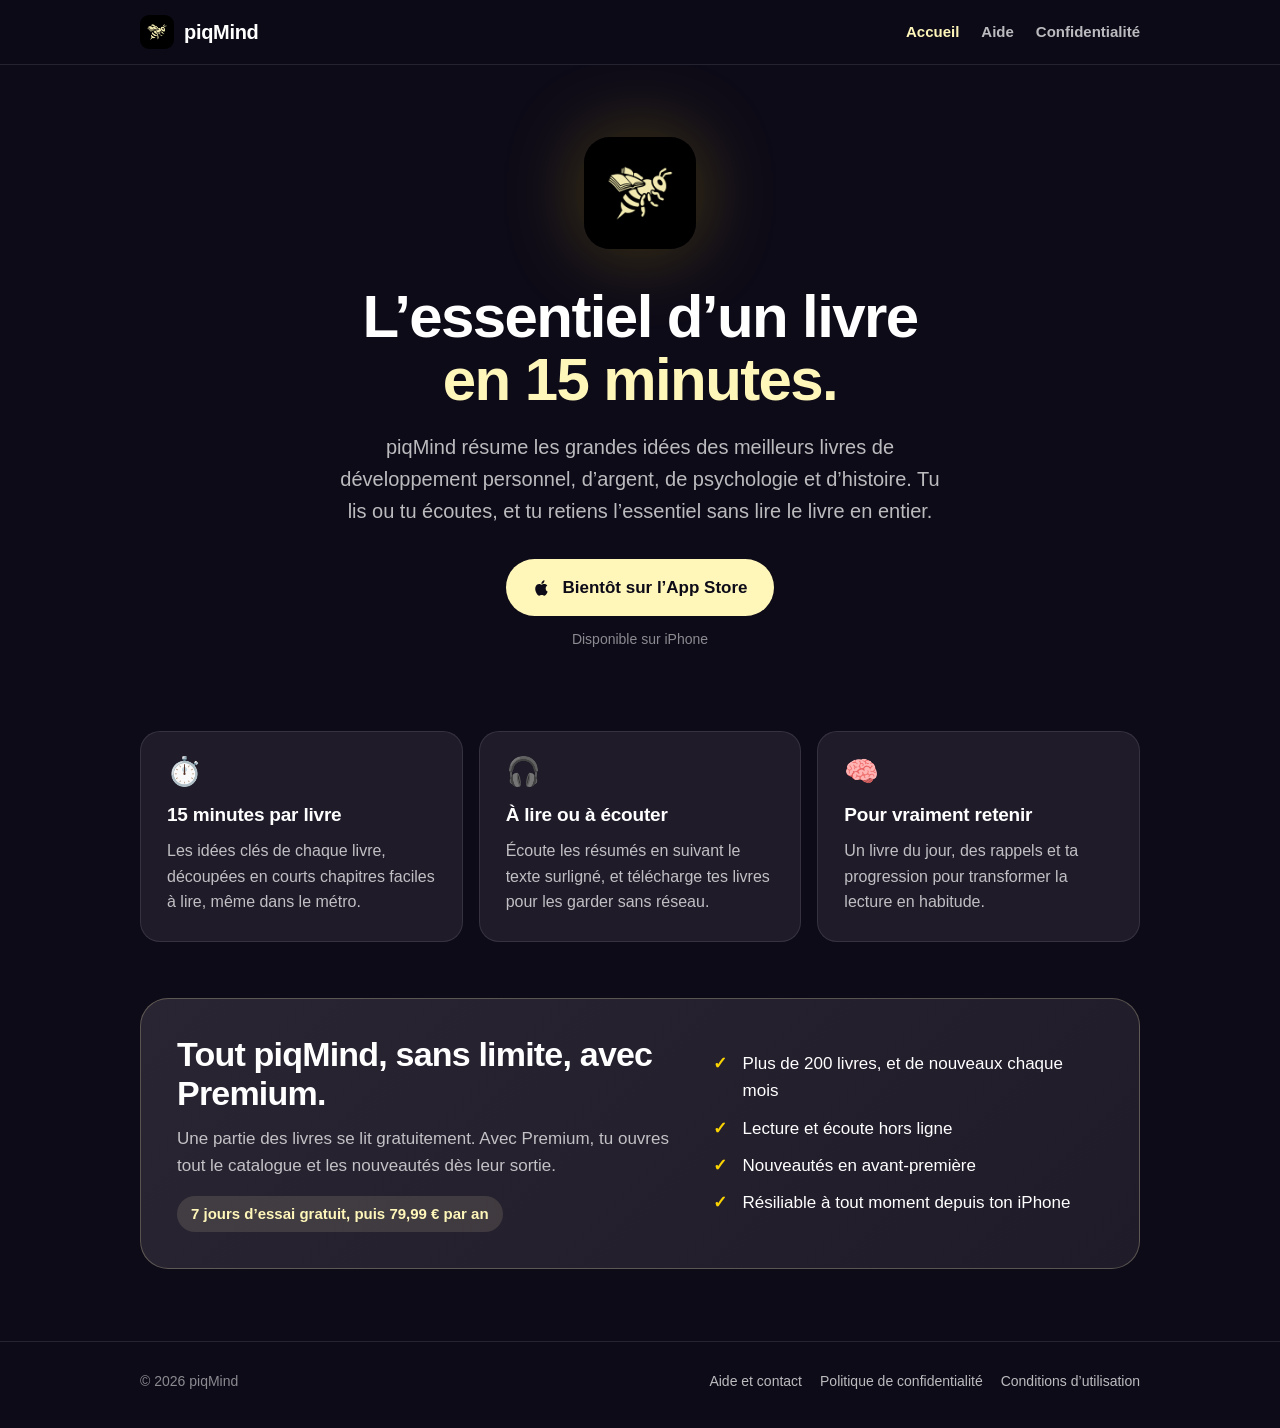
==== index.html @ 27e75d00 "Crée le site piqMind : accueil, aide, confidentialité et conditions d'utilisation Co-Authored-By: Cl" ====
<!doctype html>
<html lang="fr">
<head>
<meta charset="utf-8">
<meta name="viewport" content="width=device-width, initial-scale=1">
<title>piqMind — L’essentiel d’un livre en 15 minutes</title>
<meta name="description" content="piqMind, l’app iPhone pour lire et écouter les idées clés des meilleurs livres en 15 minutes.">
<meta name="theme-color" content="#0E0B18">
<link rel="icon" type="image/png" href="assets/favicon.png">
<link rel="apple-touch-icon" href="assets/apple-touch-icon.png">
<link rel="stylesheet" href="assets/style.css">
</head>
<body>
<header class="site-header">
  <div class="wrap">
    <a class="brand" href="index.html"><img src="assets/logo.png" alt="" width="34" height="34">piqMind</a>
    <nav class="nav" aria-label="Menu">
      <a href="index.html" aria-current="page">Accueil</a>
      <a href="support.html">Aide</a>
      <a class="hide-sm" href="confidentialite.html">Confidentialité</a>
    </nav>
  </div>
</header>
<main class="wrap">
  <section class="hero">
    <img class="logo" src="assets/logo.png" alt="Logo piqMind" width="112" height="112">
    <h1>L’essentiel d’un livre<br><em>en 15 minutes.</em></h1>
    <p class="lead">piqMind résume les grandes idées des meilleurs livres de développement personnel, d’argent, de psychologie et d’histoire. Tu lis ou tu écoutes, et tu retiens l’essentiel sans lire le livre en entier.</p>
    <a class="btn" href="#" aria-disabled="true">
      <svg viewBox="0 0 24 24" fill="currentColor" aria-hidden="true"><path d="M16.37 12.6c-.02-2.33 1.9-3.45 1.99-3.5-1.08-1.59-2.77-1.8-3.37-1.83-1.43-.15-2.8.84-3.53.84-.73 0-1.85-.82-3.04-.8-1.56.02-3 .91-3.81 2.31-1.62 2.82-.41 7 1.17 9.29.77 1.12 1.69 2.38 2.9 2.33 1.16-.05 1.6-.75 3.01-.75 1.4 0 1.8.75 3.03.73 1.25-.02 2.04-1.14 2.81-2.27.88-1.3 1.25-2.56 1.27-2.62-.03-.01-2.43-.93-2.43-3.73zM14.06 5.75c.64-.78 1.07-1.85.95-2.93-.92.04-2.04.61-2.7 1.39-.59.69-1.11 1.79-.97 2.85 1.03.08 2.07-.52 2.72-1.31z"/></svg>
      Bientôt sur l’App Store
    </a>
    <span class="soon">Disponible sur iPhone</span>
  </section>

  <section class="features" aria-label="Ce que propose piqMind">
    <article class="card">
      <div class="icon" aria-hidden="true">⏱️</div>
      <h2>15 minutes par livre</h2>
      <p>Les idées clés de chaque livre, découpées en courts chapitres faciles à lire, même dans le métro.</p>
    </article>
    <article class="card">
      <div class="icon" aria-hidden="true">🎧</div>
      <h2>À lire ou à écouter</h2>
      <p>Écoute les résumés en suivant le texte surligné, et télécharge tes livres pour les garder sans réseau.</p>
    </article>
    <article class="card">
      <div class="icon" aria-hidden="true">🧠</div>
      <h2>Pour vraiment retenir</h2>
      <p>Un livre du jour, des rappels et ta progression pour transformer la lecture en habitude.</p>
    </article>
  </section>

  <section class="premium" aria-label="piqMind Premium">
    <div>
      <h2>Tout piqMind, sans limite, avec Premium.</h2>
      <p>Une partie des livres se lit gratuitement. Avec Premium, tu ouvres tout le catalogue et les nouveautés dès leur sortie.</p>
      <span class="price">7 jours d’essai gratuit, puis 79,99 € par an</span>
    </div>
    <ul>
      <li>Plus de 200 livres, et de nouveaux chaque mois</li>
      <li>Lecture et écoute hors ligne</li>
      <li>Nouveautés en avant-première</li>
      <li>Résiliable à tout moment depuis ton iPhone</li>
    </ul>
  </section>
</main>
<footer class="site-footer">
  <div class="wrap">
    <span>© 2026 piqMind</span>
    <nav aria-label="Liens légaux">
      <a href="support.html">Aide et contact</a>
      <a href="confidentialite.html">Politique de confidentialité</a>
      <a href="conditions.html">Conditions d’utilisation</a>
    </nav>
  </div>
</footer>
</body>
</html>
---- assets/style.css ----
/* piqMind — site vitrine. Couleurs reprises de l'app. */
:root {
  --bg: #0E0B18;
  --card: #1F1B29;
  --raised: #2A2533;
  --line: rgba(255, 255, 255, 0.10);
  --text: #FFFFFF;
  --text-2: rgba(255, 255, 255, 0.72);
  --text-3: rgba(255, 255, 255, 0.52);
  --accent: #FFF7BA;
  --accent-ink: #0D0B18;
  --yellow: #FAD302;
  --lavender: #8B7BC8;
  --radius: 20px;
  --max: 1040px;
}

*, *::before, *::after { box-sizing: border-box; margin: 0; padding: 0; }

html { -webkit-text-size-adjust: 100%; scroll-behavior: smooth; }

body {
  background: var(--bg);
  color: var(--text);
  font-family: -apple-system, BlinkMacSystemFont, "SF Pro Text", "Segoe UI", Roboto, Helvetica, Arial, sans-serif;
  font-size: 17px;
  line-height: 1.6;
  -webkit-font-smoothing: antialiased;
  min-height: 100vh;
  display: flex;
  flex-direction: column;
}

a { color: var(--accent); text-underline-offset: 3px; }
a:hover { color: var(--yellow); }

.wrap { width: 100%; max-width: var(--max); margin: 0 auto; padding: 0 20px; }

/* En-tête */
.site-header { position: sticky; top: 0; z-index: 10; background: rgba(14, 11, 24, 0.85); backdrop-filter: blur(14px); -webkit-backdrop-filter: blur(14px); border-bottom: 1px solid var(--line); }
.site-header .wrap { display: flex; align-items: center; justify-content: space-between; gap: 16px; height: 64px; }
.brand { display: inline-flex; align-items: center; gap: 10px; color: var(--text); text-decoration: none; font-weight: 800; font-size: 20px; letter-spacing: -0.3px; }
.brand img { width: 34px; height: 34px; border-radius: 9px; }
.brand:hover { color: var(--accent); }
.nav { display: flex; gap: 22px; }
.nav a { color: var(--text-2); text-decoration: none; font-size: 15px; font-weight: 600; }
.nav a:hover, .nav a[aria-current="page"] { color: var(--accent); }

/* Accueil */
.hero { padding: 72px 0 56px; text-align: center; }
.hero .logo { width: 112px; height: 112px; border-radius: 26px; box-shadow: 0 0 80px rgba(250, 211, 2, 0.25); }
.hero h1 { margin-top: 28px; font-size: clamp(36px, 7vw, 60px); line-height: 1.05; letter-spacing: -1.6px; font-weight: 800; text-wrap: balance; }
.hero h1 em { font-style: normal; color: var(--accent); }
.hero p.lead { margin: 20px auto 0; max-width: 600px; color: var(--text-2); font-size: clamp(17px, 2.6vw, 20px); text-wrap: pretty; }

.btn { display: inline-flex; align-items: center; justify-content: center; gap: 10px; margin-top: 32px; padding: 15px 26px; border-radius: 999px; background: var(--accent); color: var(--accent-ink); font-weight: 800; font-size: 17px; text-decoration: none; }
.btn:hover { background: var(--yellow); color: var(--accent-ink); }
.btn svg { width: 20px; height: 20px; }
.soon { display: block; margin-top: 12px; color: var(--text-3); font-size: 14px; }

.features { display: grid; grid-template-columns: repeat(3, 1fr); gap: 16px; padding: 24px 0 40px; }
.card { background: var(--card); border: 1px solid var(--line); border-radius: var(--radius); padding: 26px; }
.card .icon { font-size: 28px; line-height: 1; }
.card h2, .card h3 { margin-top: 14px; font-size: 19px; letter-spacing: -0.2px; }
.card p { margin-top: 8px; color: var(--text-2); font-size: 16px; }

.premium { margin: 16px 0 72px; background: linear-gradient(135deg, #2A2533, #1F1B29); border: 1px solid rgba(255, 247, 186, 0.25); border-radius: 28px; padding: 36px; display: grid; grid-template-columns: 1.3fr 1fr; gap: 28px; align-items: center; }
.premium h2 { font-size: clamp(26px, 4vw, 34px); letter-spacing: -0.8px; line-height: 1.15; }
.premium p { margin-top: 12px; color: var(--text-2); }
.premium ul { list-style: none; display: grid; gap: 10px; }
.premium li { padding-left: 30px; position: relative; color: var(--text); }
.premium li::before { content: "✓"; position: absolute; left: 0; top: 0; color: var(--yellow); font-weight: 800; }
.price { display: inline-block; margin-top: 16px; padding: 6px 14px; border-radius: 999px; background: rgba(255, 247, 186, 0.12); color: var(--accent); font-weight: 700; font-size: 15px; }

/* Pages de texte (confidentialité, conditions, support) */
.doc { padding: 56px 0 72px; max-width: 760px; }
.doc h1 { font-size: clamp(32px, 6vw, 44px); letter-spacing: -1px; line-height: 1.1; }
.doc .updated { margin-top: 10px; color: var(--text-3); font-size: 15px; }
.doc .intro { margin-top: 22px; color: var(--text-2); font-size: 18px; }
.doc h2 { margin-top: 44px; font-size: 23px; letter-spacing: -0.3px; }
.doc h3 { margin-top: 24px; font-size: 18px; }
.doc p, .doc ul { margin-top: 12px; color: var(--text-2); }
.doc ul { padding-left: 22px; }
.doc li + li { margin-top: 6px; }
.doc strong { color: var(--text); }
.doc .box { margin-top: 20px; background: var(--card); border: 1px solid var(--line); border-radius: 16px; padding: 20px 22px; }
.doc .box p:first-child { margin-top: 0; }

details { background: var(--card); border: 1px solid var(--line); border-radius: 16px; padding: 18px 22px; margin-top: 12px; }
details summary { cursor: pointer; font-weight: 700; color: var(--text); list-style: none; display: flex; justify-content: space-between; gap: 16px; }
details summary::-webkit-details-marker { display: none; }
details summary::after { content: "+"; color: var(--accent); font-size: 22px; line-height: 1; }
details[open] summary::after { content: "–"; }
details p, details ol, details ul { margin-top: 12px; color: var(--text-2); }
details ol, details ul { padding-left: 22px; }

/* Pied de page */
.site-footer { margin-top: auto; border-top: 1px solid var(--line); padding: 28px 0 36px; color: var(--text-3); font-size: 14px; }
.site-footer .wrap { display: flex; flex-wrap: wrap; justify-content: space-between; gap: 14px; }
.site-footer nav { display: flex; flex-wrap: wrap; gap: 18px; }
.site-footer a { color: var(--text-2); text-decoration: none; }
.site-footer a:hover { color: var(--accent); }

@media (max-width: 760px) {
  body { font-size: 16px; }
  .nav { gap: 14px; }
  .nav a.hide-sm { display: none; }
  .hero { padding: 48px 0 40px; }
  .features { grid-template-columns: 1fr; }
  .premium { grid-template-columns: 1fr; padding: 26px; margin-bottom: 48px; }
  .doc { padding: 40px 0 56px; }
}
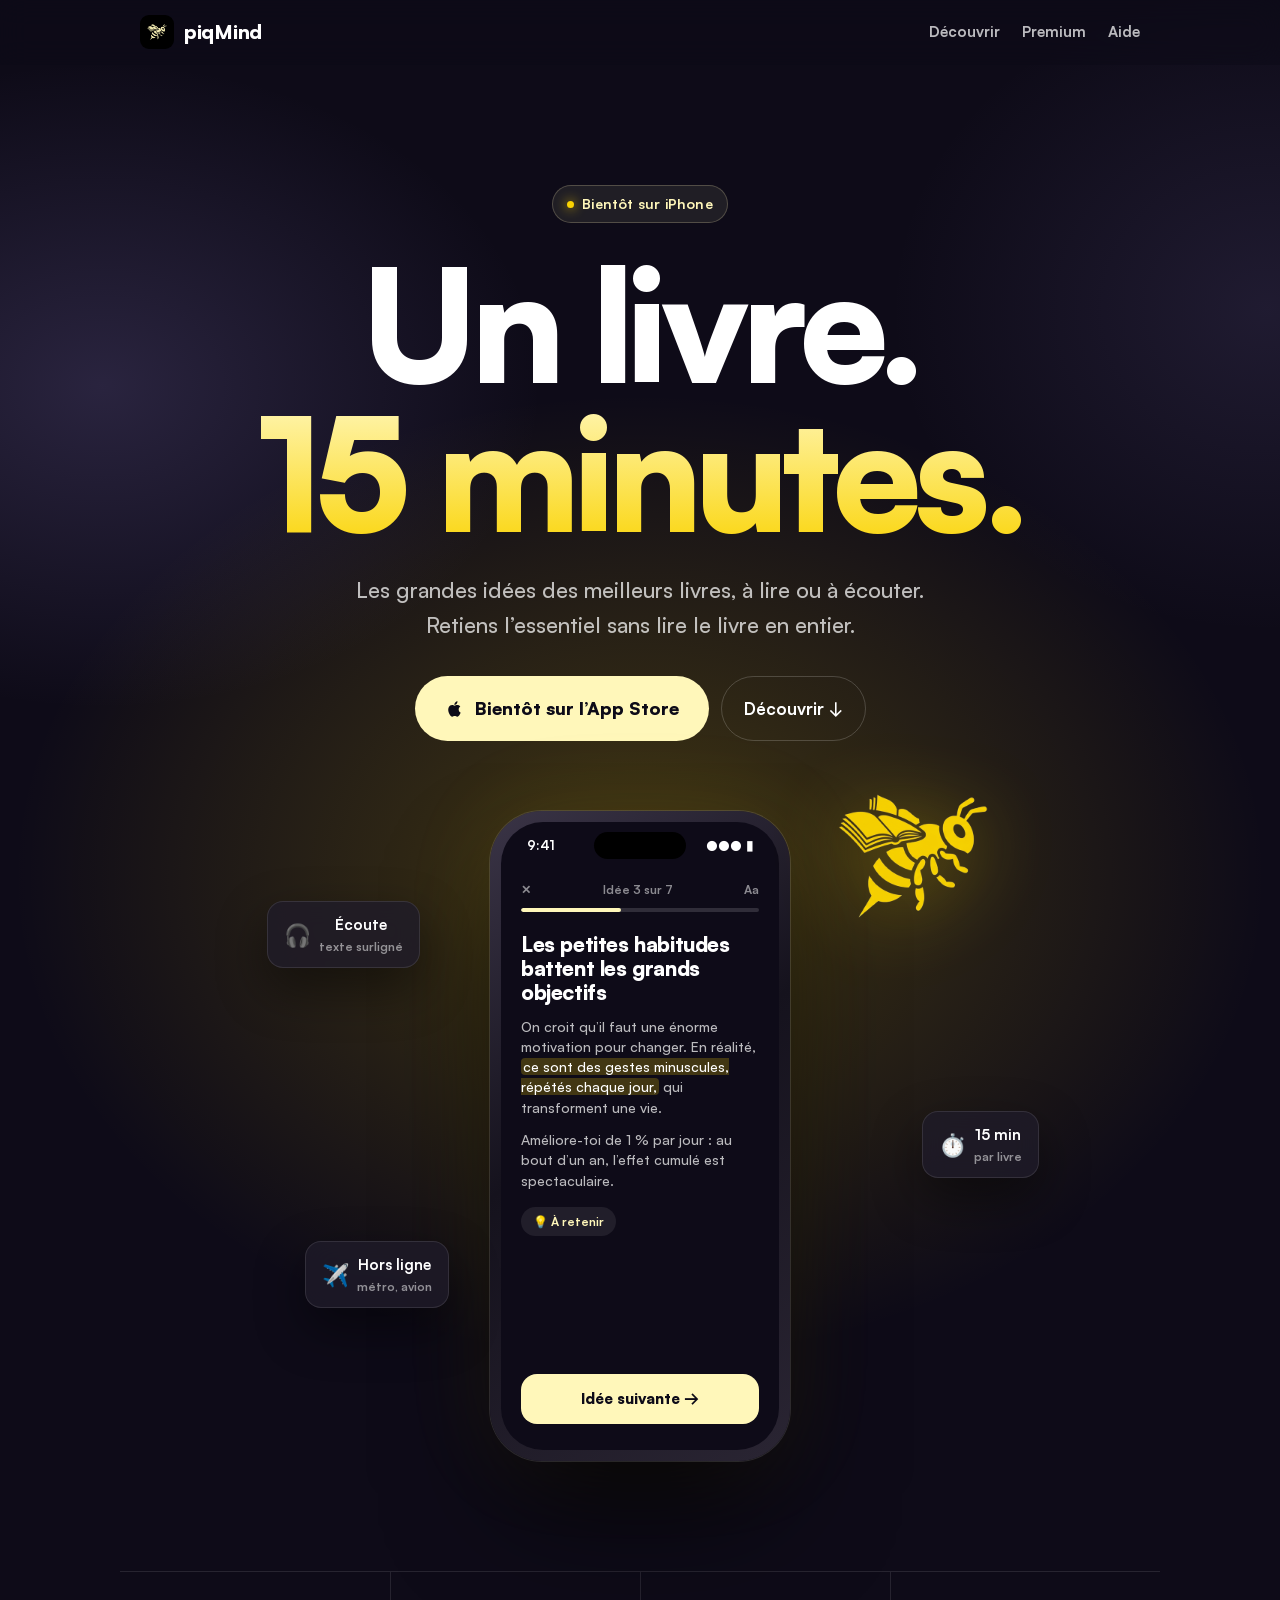
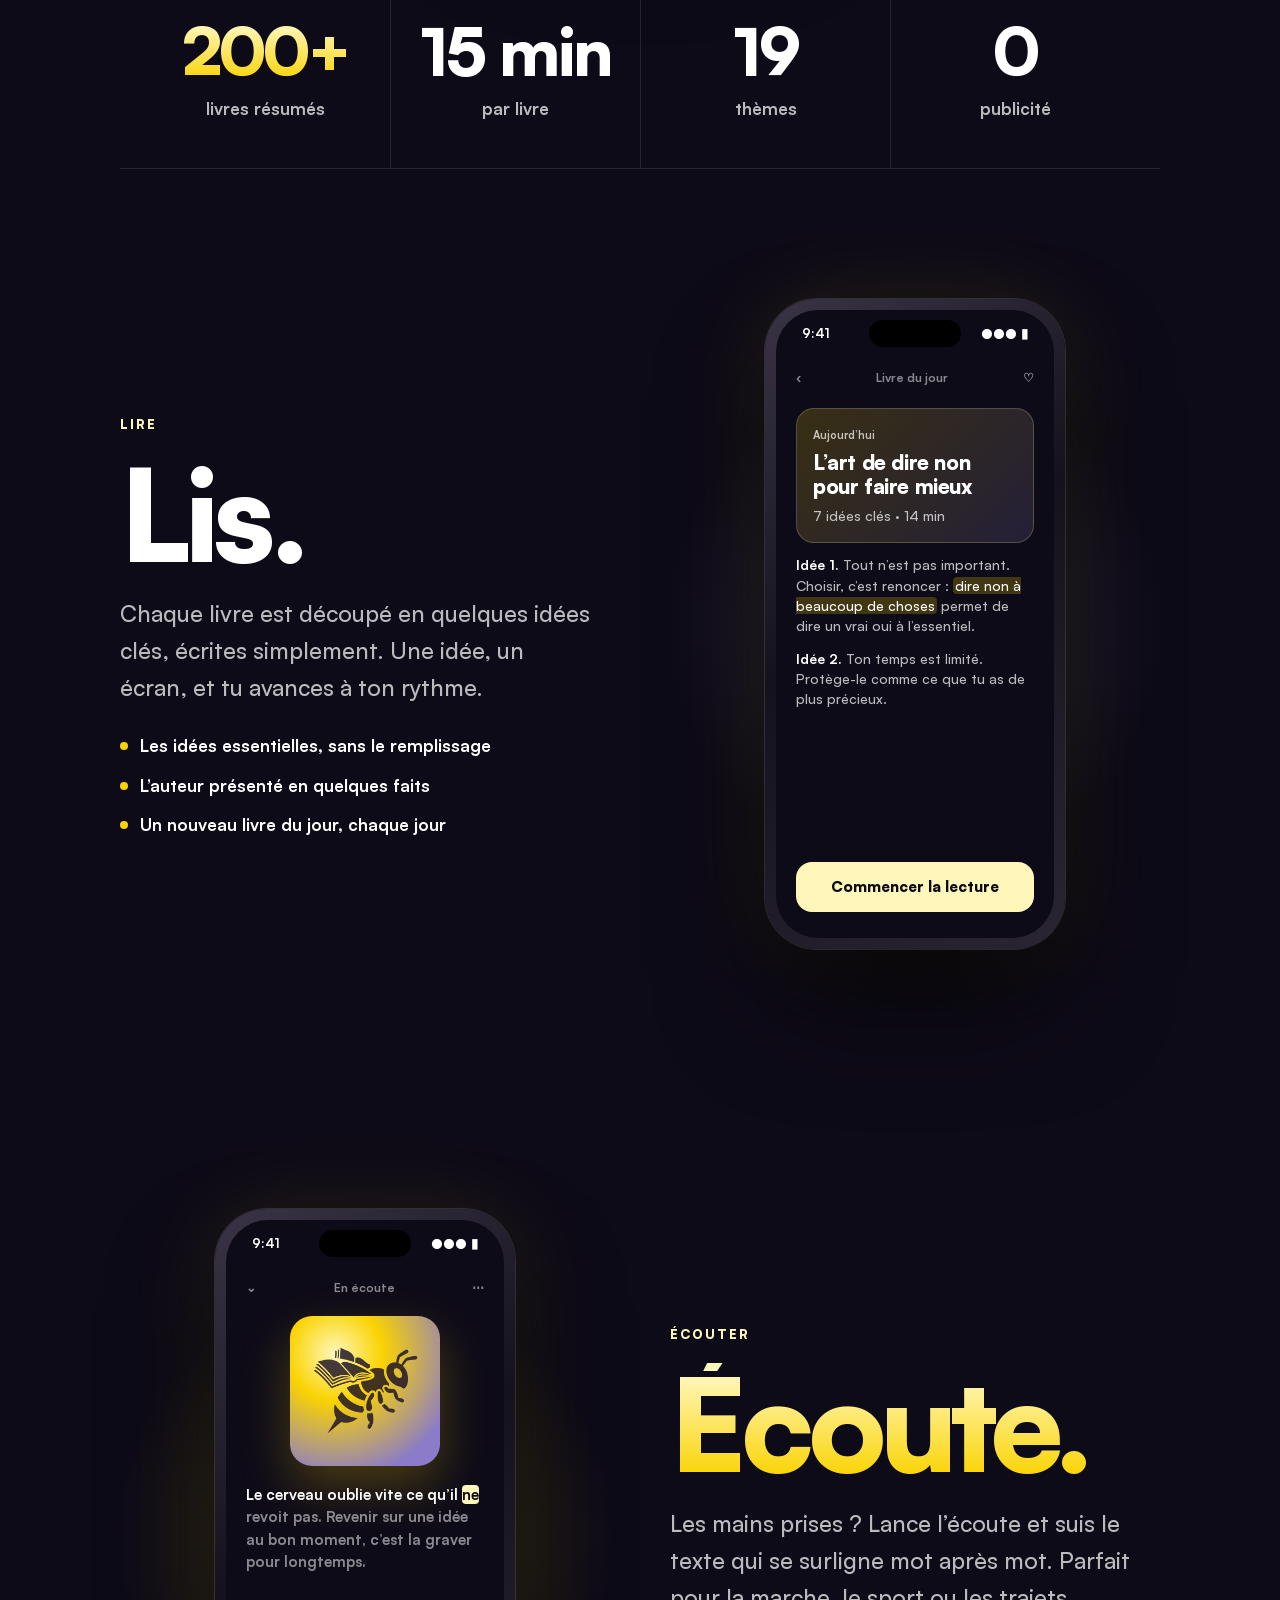
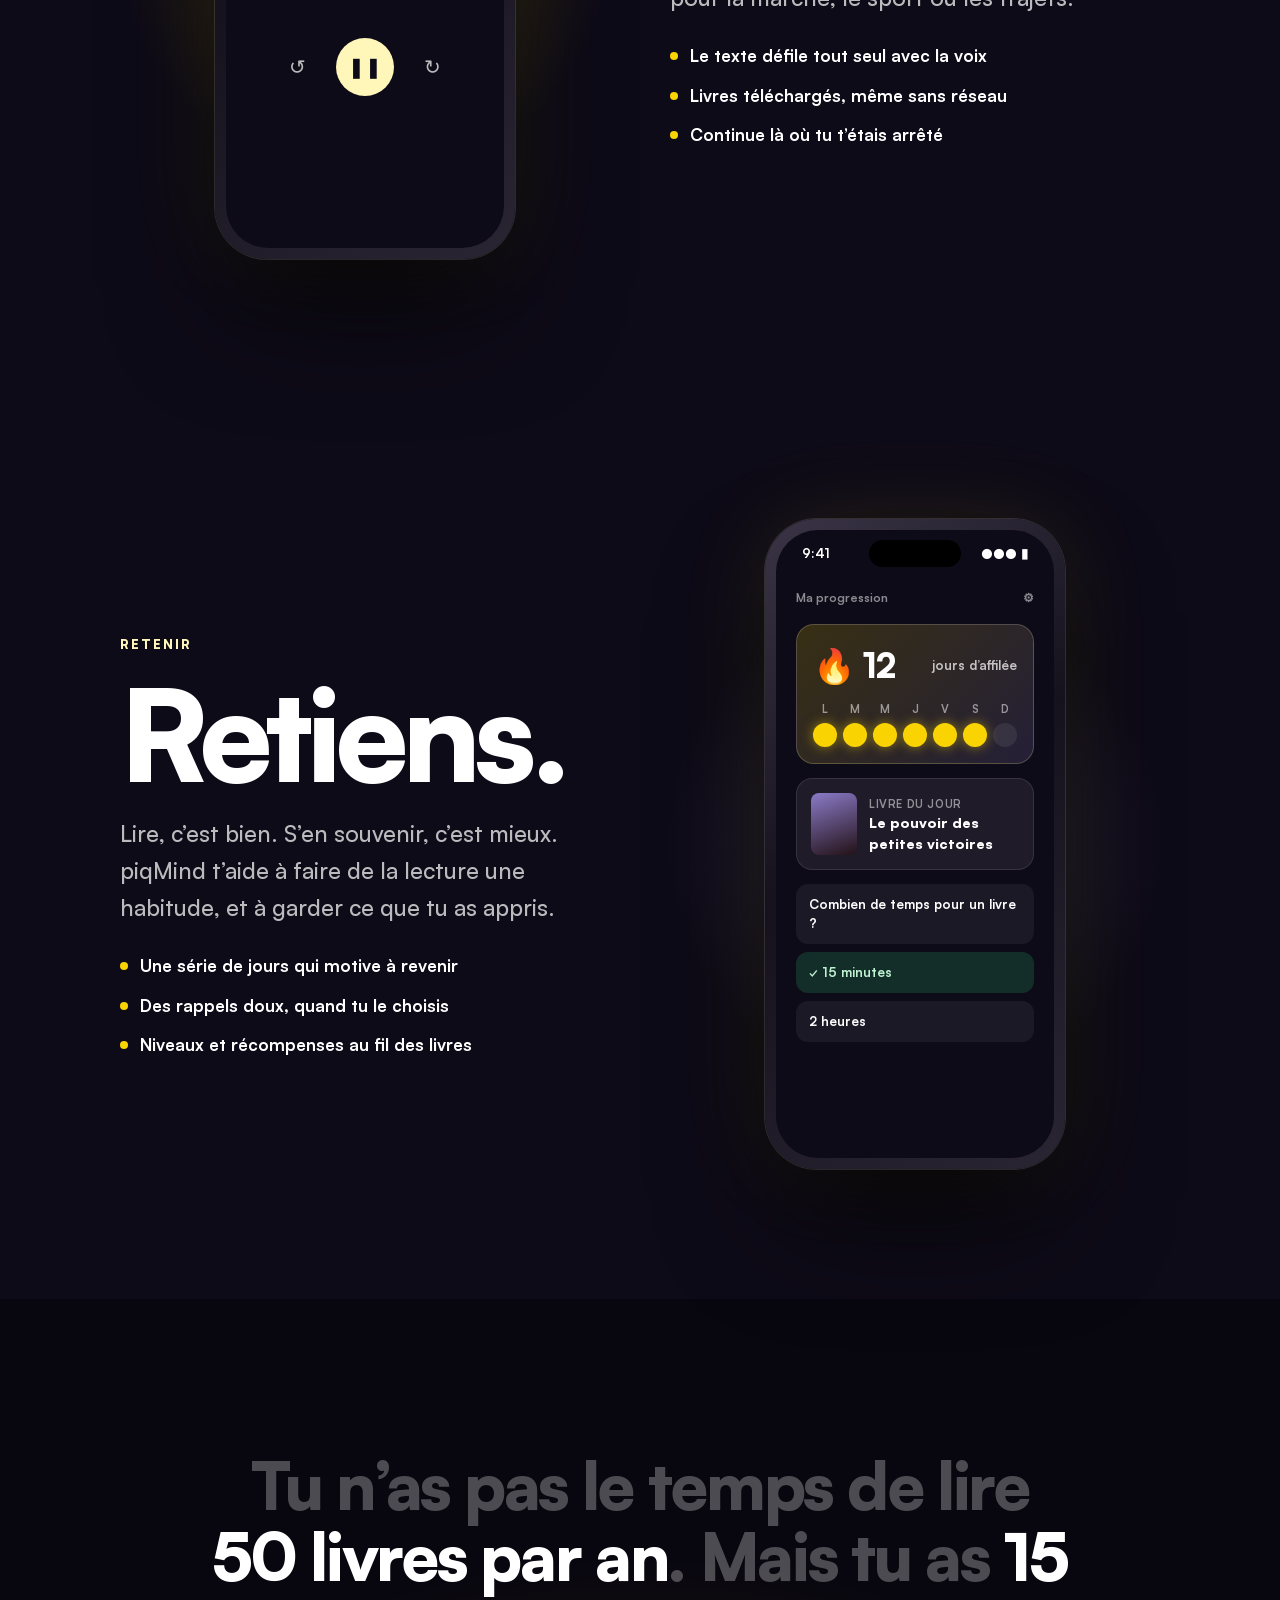
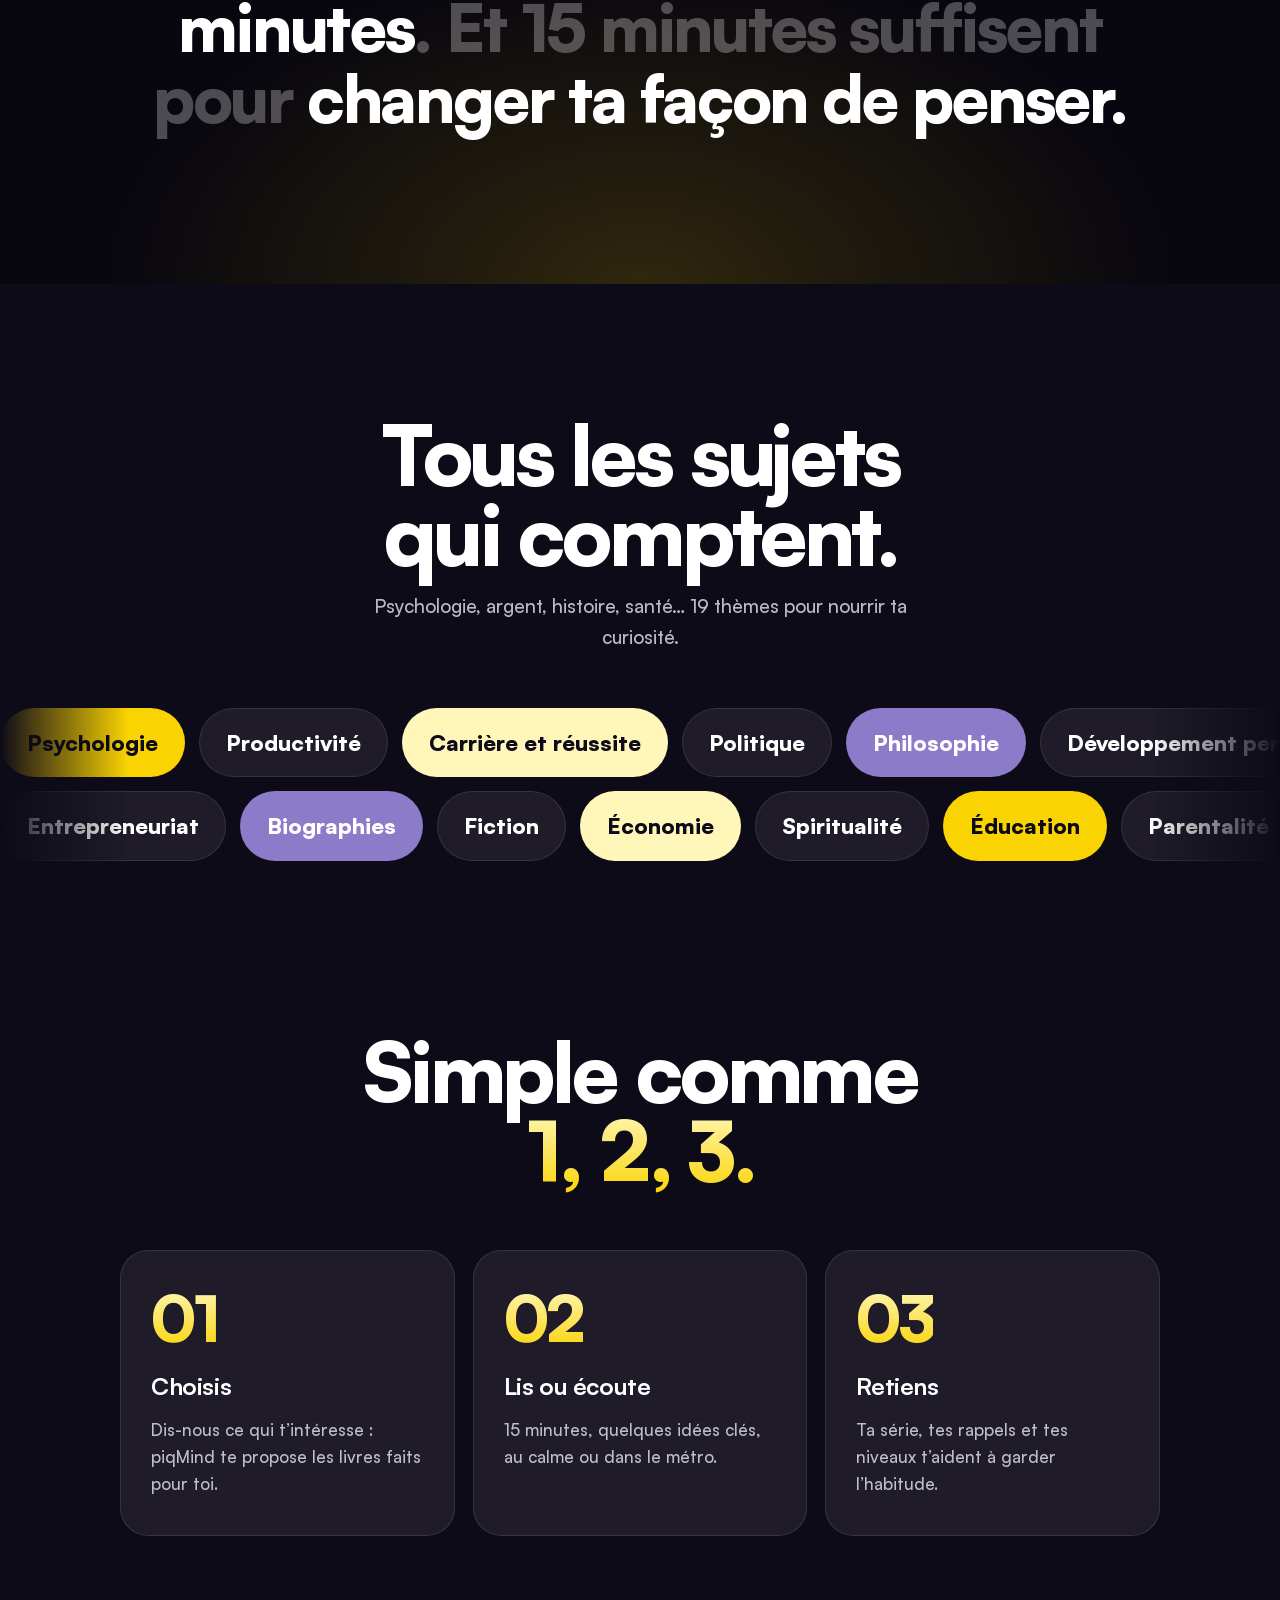
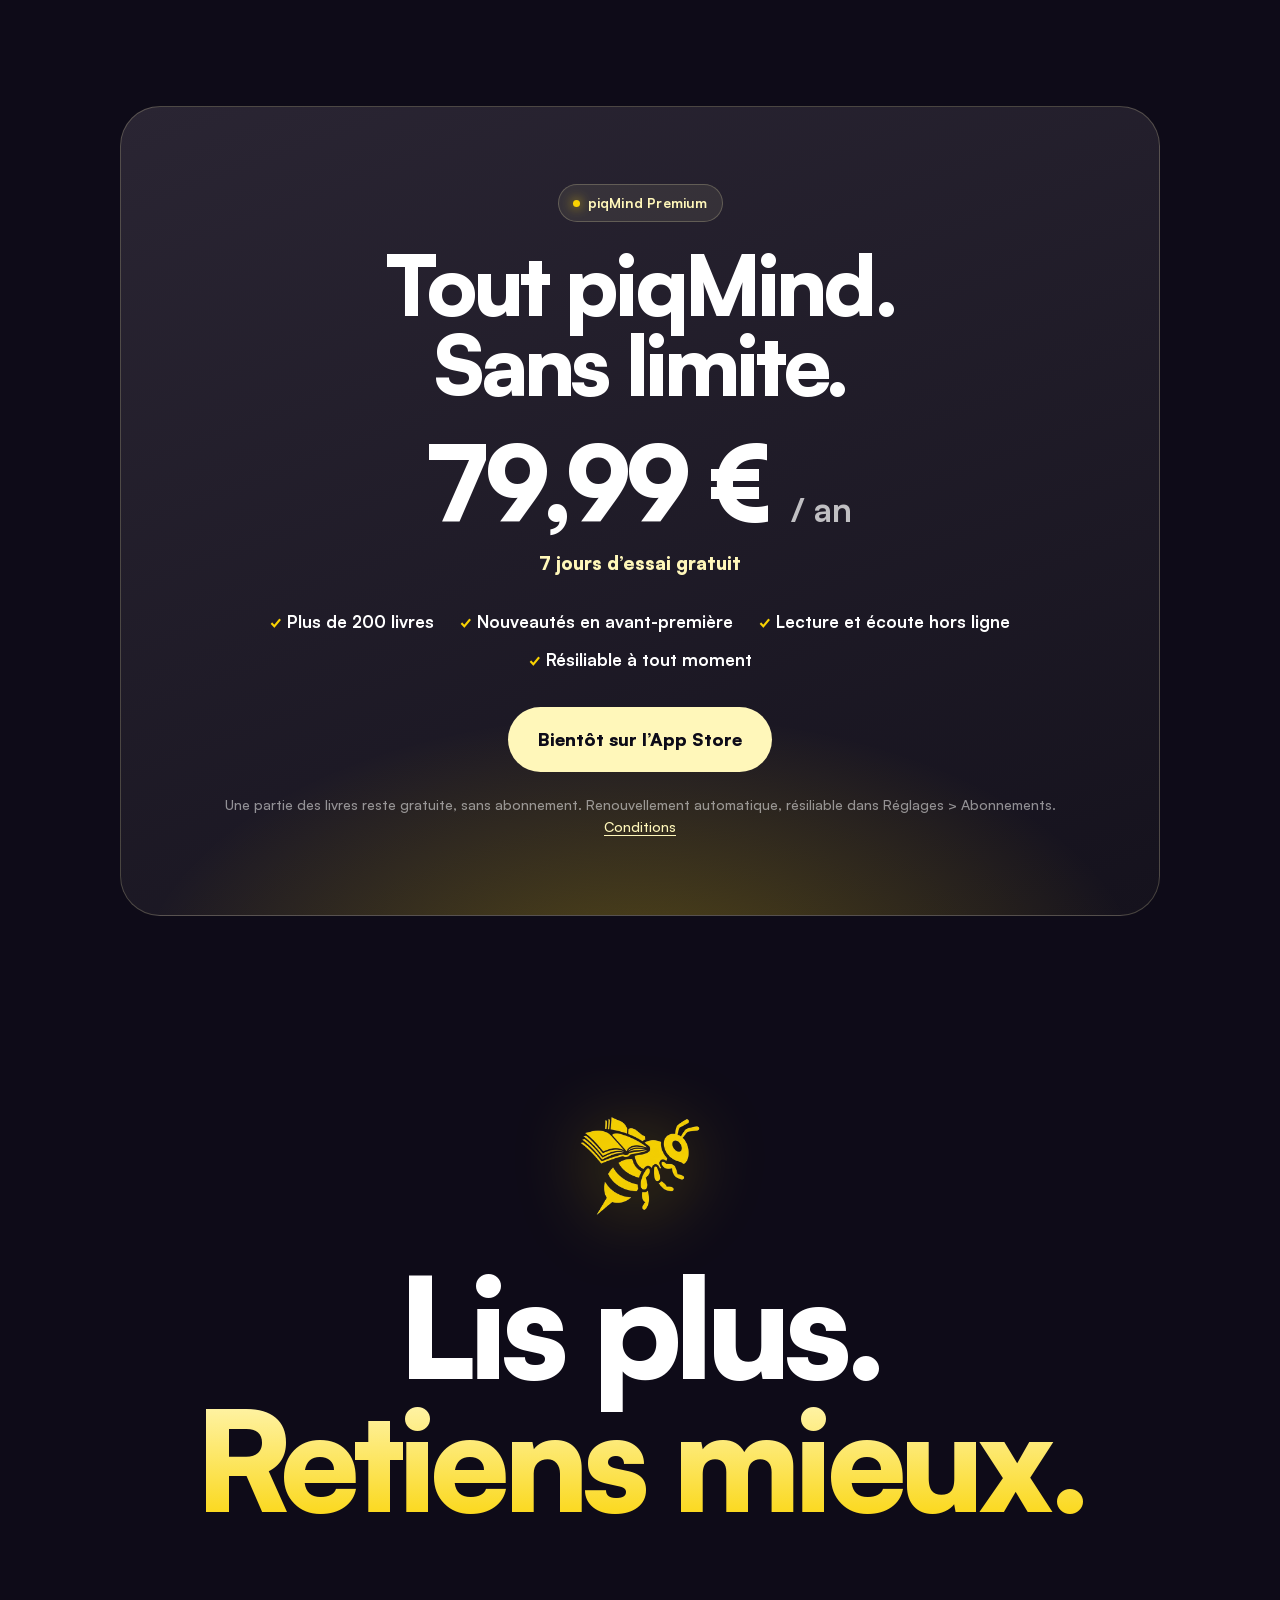
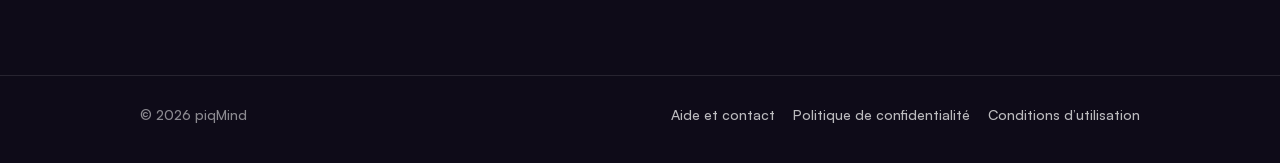
==== commit a4c9e380: "Refait la page d'accueil en grandes sections animées avec téléphones dessinés, police Satoshi et abe" ====
--- a/index.html
+++ b/index.html
@@ -2,69 +2,228 @@
 <html lang="fr">
 <head>
 <meta charset="utf-8">
-<meta name="viewport" content="width=device-width, initial-scale=1">
+<meta name="viewport" content="width=device-width, initial-scale=1, viewport-fit=cover">
 <title>piqMind — L’essentiel d’un livre en 15 minutes</title>
 <meta name="description" content="piqMind, l’app iPhone pour lire et écouter les idées clés des meilleurs livres en 15 minutes.">
 <meta name="theme-color" content="#0E0B18">
+<meta property="og:title" content="piqMind — L’essentiel d’un livre en 15 minutes">
+<meta property="og:description" content="Lis ou écoute les grandes idées de plus de 200 livres, en 15 minutes chacun.">
+<meta property="og:image" content="https://piqmind.app/assets/apple-touch-icon.png">
 <link rel="icon" type="image/png" href="assets/favicon.png">
 <link rel="apple-touch-icon" href="assets/apple-touch-icon.png">
+<link rel="preload" href="assets/fonts/Satoshi-Black.ttf" as="font" type="font/ttf" crossorigin>
 <link rel="stylesheet" href="assets/style.css">
+<link rel="stylesheet" href="assets/home.css">
 </head>
-<body>
+<body class="home">
 <header class="site-header">
   <div class="wrap">
     <a class="brand" href="index.html"><img src="assets/logo.png" alt="" width="34" height="34">piqMind</a>
     <nav class="nav" aria-label="Menu">
-      <a href="index.html" aria-current="page">Accueil</a>
+      <a class="hide-sm" href="#lire">Découvrir</a>
+      <a href="#offre">Premium</a>
       <a href="support.html">Aide</a>
-      <a class="hide-sm" href="confidentialite.html">Confidentialité</a>
     </nav>
   </div>
 </header>
-<main class="wrap">
-  <section class="hero">
-    <img class="logo" src="assets/logo.png" alt="Logo piqMind" width="112" height="112">
-    <h1>L’essentiel d’un livre<br><em>en 15 minutes.</em></h1>
-    <p class="lead">piqMind résume les grandes idées des meilleurs livres de développement personnel, d’argent, de psychologie et d’histoire. Tu lis ou tu écoutes, et tu retiens l’essentiel sans lire le livre en entier.</p>
-    <a class="btn" href="#" aria-disabled="true">
-      <svg viewBox="0 0 24 24" fill="currentColor" aria-hidden="true"><path d="M16.37 12.6c-.02-2.33 1.9-3.45 1.99-3.5-1.08-1.59-2.77-1.8-3.37-1.83-1.43-.15-2.8.84-3.53.84-.73 0-1.85-.82-3.04-.8-1.56.02-3 .91-3.81 2.31-1.62 2.82-.41 7 1.17 9.29.77 1.12 1.69 2.38 2.9 2.33 1.16-.05 1.6-.75 3.01-.75 1.4 0 1.8.75 3.03.73 1.25-.02 2.04-1.14 2.81-2.27.88-1.3 1.25-2.56 1.27-2.62-.03-.01-2.43-.93-2.43-3.73zM14.06 5.75c.64-.78 1.07-1.85.95-2.93-.92.04-2.04.61-2.7 1.39-.59.69-1.11 1.79-.97 2.85 1.03.08 2.07-.52 2.72-1.31z"/></svg>
-      Bientôt sur l’App Store
-    </a>
-    <span class="soon">Disponible sur iPhone</span>
-  </section>
-
-  <section class="features" aria-label="Ce que propose piqMind">
-    <article class="card">
-      <div class="icon" aria-hidden="true">⏱️</div>
-      <h2>15 minutes par livre</h2>
-      <p>Les idées clés de chaque livre, découpées en courts chapitres faciles à lire, même dans le métro.</p>
-    </article>
-    <article class="card">
-      <div class="icon" aria-hidden="true">🎧</div>
-      <h2>À lire ou à écouter</h2>
-      <p>Écoute les résumés en suivant le texte surligné, et télécharge tes livres pour les garder sans réseau.</p>
-    </article>
-    <article class="card">
-      <div class="icon" aria-hidden="true">🧠</div>
-      <h2>Pour vraiment retenir</h2>
-      <p>Un livre du jour, des rappels et ta progression pour transformer la lecture en habitude.</p>
-    </article>
-  </section>
-
-  <section class="premium" aria-label="piqMind Premium">
-    <div>
-      <h2>Tout piqMind, sans limite, avec Premium.</h2>
-      <p>Une partie des livres se lit gratuitement. Avec Premium, tu ouvres tout le catalogue et les nouveautés dès leur sortie.</p>
-      <span class="price">7 jours d’essai gratuit, puis 79,99 € par an</span>
-    </div>
-    <ul>
-      <li>Plus de 200 livres, et de nouveaux chaque mois</li>
-      <li>Lecture et écoute hors ligne</li>
-      <li>Nouveautés en avant-première</li>
-      <li>Résiliable à tout moment depuis ton iPhone</li>
-    </ul>
+
+<main>
+  <!-- Hero -->
+  <section class="hero2">
+    <span class="eyebrow reveal"><span class="dot"></span>Bientôt sur iPhone</span>
+    <h1 class="display reveal d1">Un livre.<br><span class="gold">15 minutes.</span></h1>
+    <p class="lead reveal d2">Les grandes idées des meilleurs livres, à lire ou à écouter. Retiens l’essentiel sans lire le livre en entier.</p>
+    <div class="btn-row reveal d3">
+      <a class="btn big" href="#offre">
+        <svg viewBox="0 0 24 24" fill="currentColor" aria-hidden="true"><path d="M16.37 12.6c-.02-2.33 1.9-3.45 1.99-3.5-1.08-1.59-2.77-1.8-3.37-1.83-1.43-.15-2.8.84-3.53.84-.73 0-1.85-.82-3.04-.8-1.56.02-3 .91-3.81 2.31-1.62 2.82-.41 7 1.17 9.29.77 1.12 1.69 2.38 2.9 2.33 1.16-.05 1.6-.75 3.01-.75 1.4 0 1.8.75 3.03.73 1.25-.02 2.04-1.14 2.81-2.27.88-1.3 1.25-2.56 1.27-2.62-.03-.01-2.43-.93-2.43-3.73zM14.06 5.75c.64-.78 1.07-1.85.95-2.93-.92.04-2.04.61-2.7 1.39-.59.69-1.11 1.79-.97 2.85 1.03.08 2.070-.52 2.72-1.31z"/></svg>
+        Bientôt sur l’App Store
+      </a>
+      <a class="btn-ghost" href="#lire">Découvrir ↓</a>
+    </div>
+
+    <div class="stage reveal d2">
+      <img class="bee" src="assets/bee.png" alt="" width="150" height="150">
+      <div class="chip c1"><span class="ic">🎧</span><span>Écoute<small>texte surligné</small></span></div>
+      <div class="chip c2"><span class="ic">⏱️</span><span>15 min<small>par livre</small></span></div>
+      <div class="chip c3"><span class="ic">✈️</span><span>Hors ligne<small>métro, avion</small></span></div>
+      <div class="phone">
+        <div class="screen">
+          <div class="island"></div>
+          <div class="status"><span>9:41</span><span>●●● ▮</span></div>
+          <div class="app">
+            <div class="top"><span>✕</span><span>Idée 3 sur 7</span><span>Aa</span></div>
+            <div class="bar"><i></i></div>
+            <h4>Les petites habitudes battent les grands objectifs</h4>
+            <p>On croit qu’il faut une énorme motivation pour changer. En réalité, <mark>ce sont des gestes minuscules, répétés chaque jour,</mark> qui transforment une vie.</p>
+            <p>Améliore-toi de 1 % par jour : au bout d’un an, l’effet cumulé est spectaculaire.</p>
+            <span class="pill">💡 À retenir</span>
+            <div class="next">Idée suivante →</div>
+          </div>
+        </div>
+      </div>
+    </div>
+  </section>
+
+  <!-- Chiffres -->
+  <section class="numbers wrap reveal" aria-label="piqMind en chiffres">
+    <div><b class="gold">200+</b><span>livres résumés</span></div>
+    <div><b>15 min</b><span>par livre</span></div>
+    <div><b>19</b><span>thèmes</span></div>
+    <div><b>0</b><span>publicité</span></div>
+  </section>
+
+  <!-- Lire -->
+  <section class="feature wrap" id="lire">
+    <div class="copy reveal">
+      <span class="kicker">Lire</span>
+      <h2 class="display">Lis.</h2>
+      <p class="big">Chaque livre est découpé en quelques idées clés, écrites simplement. Une idée, un écran, et tu avances à ton rythme.</p>
+      <ul>
+        <li>Les idées essentielles, sans le remplissage</li>
+        <li>L’auteur présenté en quelques faits</li>
+        <li>Un nouveau livre du jour, chaque jour</li>
+      </ul>
+    </div>
+    <div class="visual reveal d2">
+      <div class="phone">
+        <div class="screen">
+          <div class="island"></div>
+          <div class="status"><span>9:41</span><span>●●● ▮</span></div>
+          <div class="app">
+            <div class="top"><span>‹</span><span>Livre du jour</span><span>♡</span></div>
+            <div class="streak" style="margin-top:22px">
+              <small style="color:var(--text-2);font-weight:700">Aujourd’hui</small>
+              <h4 style="margin-top:6px">L’art de dire non pour faire mieux</h4>
+              <p style="margin-top:8px">7 idées clés · 14 min</p>
+            </div>
+            <p><b style="color:#fff">Idée 1.</b> Tout n’est pas important. Choisir, c’est renoncer : <mark>dire non à beaucoup de choses</mark> permet de dire un vrai oui à l’essentiel.</p>
+            <p><b style="color:#fff">Idée 2.</b> Ton temps est limité. Protège-le comme ce que tu as de plus précieux.</p>
+            <div class="next">Commencer la lecture</div>
+          </div>
+        </div>
+      </div>
+    </div>
+  </section>
+
+  <!-- Écouter -->
+  <section class="feature listen flip wrap" id="ecouter">
+    <div class="copy reveal">
+      <span class="kicker">Écouter</span>
+      <h2 class="display gold">Écoute.</h2>
+      <p class="big">Les mains prises ? Lance l’écoute et suis le texte qui se surligne mot après mot. Parfait pour la marche, le sport ou les trajets.</p>
+      <ul>
+        <li>Le texte défile tout seul avec la voix</li>
+        <li>Livres téléchargés, même sans réseau</li>
+        <li>Continue là où tu t’étais arrêté</li>
+      </ul>
+    </div>
+    <div class="visual reveal d2">
+      <div class="phone">
+        <div class="screen">
+          <div class="island"></div>
+          <div class="status"><span>9:41</span><span>●●● ▮</span></div>
+          <div class="app">
+            <div class="top"><span>⌄</span><span>En écoute</span><span>⋯</span></div>
+            <div class="cover"><img src="assets/bee.png" alt=""></div>
+            <div class="karaoke" id="karaoke">Le cerveau oublie vite ce qu’il ne revoit pas. Revenir sur une idée au bon moment, c’est la graver pour longtemps.</div>
+            <div class="wave" aria-hidden="true"></div>
+            <div class="controls"><span>↺</span><span class="play">❚❚</span><span>↻</span></div>
+          </div>
+        </div>
+      </div>
+    </div>
+  </section>
+
+  <!-- Retenir -->
+  <section class="feature wrap" id="retenir">
+    <div class="copy reveal">
+      <span class="kicker">Retenir</span>
+      <h2 class="display">Retiens.</h2>
+      <p class="big">Lire, c’est bien. S’en souvenir, c’est mieux. piqMind t’aide à faire de la lecture une habitude, et à garder ce que tu as appris.</p>
+      <ul>
+        <li>Une série de jours qui motive à revenir</li>
+        <li>Des rappels doux, quand tu le choisis</li>
+        <li>Niveaux et récompenses au fil des livres</li>
+      </ul>
+    </div>
+    <div class="visual reveal d2">
+      <div class="phone">
+        <div class="screen">
+          <div class="island"></div>
+          <div class="status"><span>9:41</span><span>●●● ▮</span></div>
+          <div class="app">
+            <div class="top"><span>Ma progression</span><span>⚙︎</span></div>
+            <div class="streak">
+              <div style="display:flex;justify-content:space-between;align-items:center"><b>🔥 12</b><span style="color:var(--text-2);font-weight:700">jours d’affilée</span></div>
+              <div class="days">
+                <span>L<i class="ok"></i></span><span>M<i class="ok"></i></span><span>M<i class="ok"></i></span><span>J<i class="ok"></i></span><span>V<i class="ok"></i></span><span>S<i class="ok"></i></span><span>D<i></i></span>
+              </div>
+            </div>
+            <div class="daily"><span class="mini"></span><div><small>Livre du jour</small><div>Le pouvoir des petites victoires</div></div></div>
+            <div class="quiz">
+              <div>Combien de temps pour un livre ?</div>
+              <div class="good">✓ 15 minutes</div>
+              <div>2 heures</div>
+            </div>
+          </div>
+        </div>
+      </div>
+    </div>
+  </section>
+
+  <!-- Manifeste -->
+  <section class="manifesto">
+    <p class="reveal">Tu n’as pas le temps de lire <b>50 livres par an</b>. Mais tu as <b>15 minutes</b>. Et 15 minutes suffisent pour <b>changer ta façon de penser.</b></p>
+  </section>
+
+  <!-- Thèmes -->
+  <section class="topics">
+    <div class="wrap">
+      <h2 class="display reveal">Tous les sujets<br>qui comptent.</h2>
+      <p class="sub reveal d1">Psychologie, argent, histoire, santé… 19 thèmes pour nourrir ta curiosité.</p>
+    </div>
+    <div class="marquee" aria-label="Thèmes du catalogue">
+      <div class="track">
+        <span class="tag y">Psychologie</span><span class="tag">Productivité</span><span class="tag c">Carrière et réussite</span><span class="tag">Politique</span><span class="tag l">Philosophie</span><span class="tag">Développement personnel</span><span class="tag y">Communication</span><span class="tag">Nature et environnement</span><span class="tag c">Santé et bien-être</span><span class="tag">Motivation</span>
+        <span class="tag y" aria-hidden="true">Psychologie</span><span class="tag" aria-hidden="true">Productivité</span><span class="tag c" aria-hidden="true">Carrière et réussite</span><span class="tag" aria-hidden="true">Politique</span><span class="tag l" aria-hidden="true">Philosophie</span><span class="tag" aria-hidden="true">Développement personnel</span><span class="tag y" aria-hidden="true">Communication</span><span class="tag" aria-hidden="true">Nature et environnement</span><span class="tag c" aria-hidden="true">Santé et bien-être</span><span class="tag" aria-hidden="true">Motivation</span>
+      </div>
+      <div class="track rev">
+        <span class="tag">Entrepreneuriat</span><span class="tag l">Biographies</span><span class="tag">Fiction</span><span class="tag c">Économie</span><span class="tag">Spiritualité</span><span class="tag y">Éducation</span><span class="tag">Parentalité</span><span class="tag l">Histoire</span><span class="tag">Argent et investissement</span>
+        <span class="tag" aria-hidden="true">Entrepreneuriat</span><span class="tag l" aria-hidden="true">Biographies</span><span class="tag" aria-hidden="true">Fiction</span><span class="tag c" aria-hidden="true">Économie</span><span class="tag" aria-hidden="true">Spiritualité</span><span class="tag y" aria-hidden="true">Éducation</span><span class="tag" aria-hidden="true">Parentalité</span><span class="tag l" aria-hidden="true">Histoire</span><span class="tag" aria-hidden="true">Argent et investissement</span>
+      </div>
+    </div>
+  </section>
+
+  <!-- Étapes -->
+  <section class="steps wrap">
+    <h2 class="display reveal">Simple comme<br><span class="gold">1, 2, 3.</span></h2>
+    <ol>
+      <li class="reveal"><b class="gold">01</b><h3>Choisis</h3><p>Dis-nous ce qui t’intéresse : piqMind te propose les livres faits pour toi.</p></li>
+      <li class="reveal d1"><b class="gold">02</b><h3>Lis ou écoute</h3><p>15 minutes, quelques idées clés, au calme ou dans le métro.</p></li>
+      <li class="reveal d2"><b class="gold">03</b><h3>Retiens</h3><p>Ta série, tes rappels et tes niveaux t’aident à garder l’habitude.</p></li>
+    </ol>
+  </section>
+
+  <!-- Offre -->
+  <section class="offer wrap" id="offre">
+    <div class="offer-card reveal">
+      <span class="eyebrow"><span class="dot"></span>piqMind Premium</span>
+      <h2 class="display" style="margin-top:22px">Tout piqMind.<br>Sans limite.</h2>
+      <div class="price-big">79,99 € <small>/ an</small></div>
+      <div class="trial">7 jours d’essai gratuit</div>
+      <div class="perks"><span>Plus de 200 livres</span><span>Nouveautés en avant-première</span><span>Lecture et écoute hors ligne</span><span>Résiliable à tout moment</span></div>
+      <div class="btn-row"><a class="btn big" href="#offre">Bientôt sur l’App Store</a></div>
+      <p class="fine">Une partie des livres reste gratuite, sans abonnement. Renouvellement automatique, résiliable dans Réglages &gt; Abonnements. <a href="conditions.html">Conditions</a></p>
+    </div>
+  </section>
+
+  <!-- Fin -->
+  <section class="finale">
+    <img class="reveal" src="assets/bee.png" alt="" width="120" height="120">
+    <h2 class="display reveal d1">Lis plus.<br><span class="gold">Retiens mieux.</span></h2>
   </section>
 </main>
+
 <footer class="site-footer">
   <div class="wrap">
     <span>© 2026 piqMind</span>
@@ -75,5 +234,35 @@
     </nav>
   </div>
 </footer>
+
+<script>
+  // En-tête plus opaque après le haut de page
+  const header = document.querySelector('.site-header');
+  const onScroll = () => header.classList.toggle('scrolled', window.scrollY > 40);
+  addEventListener('scroll', onScroll, { passive: true }); onScroll();
+
+  // Apparition des blocs au défilement
+  const io = 'IntersectionObserver' in window ? new IntersectionObserver((entries) => {
+    entries.forEach((e) => { if (e.isIntersecting) { e.target.classList.add('in'); io.unobserve(e.target); } });
+  }, { threshold: 0.15, rootMargin: '0px 0px -40px 0px' }) : null;
+  document.querySelectorAll('.reveal').forEach((el) => io ? io.observe(el) : el.classList.add('in'));
+
+  // Onde sonore
+  const wave = document.querySelector('.wave');
+  for (let i = 0; i < 28; i++) { const b = document.createElement('i'); b.style.animationDelay = (-(i * 0.13) % 1.2).toFixed(2) + 's'; wave.appendChild(b); }
+
+  // Mot surligné qui avance, comme dans l'app
+  const k = document.getElementById('karaoke');
+  const words = k.textContent.trim().split(/\s+/);
+  k.innerHTML = words.map((w) => '<span>' + w + '</span>').join(' ');
+  const spans = k.querySelectorAll('span');
+  const still = matchMedia('(prefers-reduced-motion: reduce)').matches;
+  let n = still ? 6 : 0;
+  const tick = () => {
+    spans.forEach((s, i) => { s.classList.toggle('on', i === n); s.classList.toggle('past', i < n); });
+    n = (n + 1) % (spans.length + 4);
+  };
+  tick(); if (!still) setInterval(tick, 380);
+</script>
 </body>
 </html>
--- a/assets/style.css
+++ b/assets/style.css
@@ -1,4 +1,8 @@
-/* piqMind — site vitrine. Couleurs reprises de l'app. */
+/* piqMind — site vitrine. Couleurs et police (Satoshi) reprises de l'app. */
+@font-face { font-family: "Satoshi"; src: url("fonts/Satoshi-Medium.ttf") format("truetype"); font-weight: 400 500; font-display: swap; }
+@font-face { font-family: "Satoshi"; src: url("fonts/Satoshi-Bold.ttf") format("truetype"); font-weight: 600 700; font-display: swap; }
+@font-face { font-family: "Satoshi"; src: url("fonts/Satoshi-Black.ttf") format("truetype"); font-weight: 800 900; font-display: swap; }
+
 :root {
   --bg: #0E0B18;
   --card: #1F1B29;
@@ -22,7 +26,7 @@
 body {
   background: var(--bg);
   color: var(--text);
-  font-family: -apple-system, BlinkMacSystemFont, "SF Pro Text", "Segoe UI", Roboto, Helvetica, Arial, sans-serif;
+  font-family: "Satoshi", -apple-system, BlinkMacSystemFont, "SF Pro Text", "Segoe UI", Roboto, Helvetica, Arial, sans-serif;
   font-size: 17px;
   line-height: 1.6;
   -webkit-font-smoothing: antialiased;
--- a/assets/home.css
+++ b/assets/home.css
@@ -0,0 +1,178 @@
+/* Page d'accueil piqMind : grandes sections plein écran, téléphones dessinés en CSS. */
+
+.home { overflow-x: clip; }
+.home .site-header { background: rgba(14, 11, 24, 0.55); border-bottom-color: transparent; transition: background .3s, border-color .3s; }
+.home .site-header.scrolled { background: rgba(14, 11, 24, 0.85); border-bottom-color: var(--line); }
+
+.eyebrow { display: inline-flex; align-items: center; gap: 8px; padding: 7px 14px; border-radius: 999px; background: rgba(255, 247, 186, 0.08); border: 1px solid rgba(255, 247, 186, 0.22); color: var(--accent); font-size: 14px; font-weight: 700; letter-spacing: .2px; }
+.eyebrow .dot { width: 7px; height: 7px; border-radius: 50%; background: var(--yellow); box-shadow: 0 0 12px var(--yellow); }
+
+.display { font-weight: 900; letter-spacing: -0.045em; line-height: .95; text-wrap: balance; }
+.gold { background: linear-gradient(180deg, #FFF7BA 10%, #FAD302 95%); -webkit-background-clip: text; background-clip: text; color: transparent; }
+.muted { color: var(--text-2); }
+
+.btn-row { display: flex; flex-wrap: wrap; justify-content: center; gap: 12px; margin-top: 34px; }
+.btn-row .btn { margin-top: 0; }
+.btn-ghost { display: inline-flex; align-items: center; gap: 8px; padding: 15px 22px; border-radius: 999px; color: var(--text); text-decoration: none; font-weight: 700; border: 1px solid rgba(255,255,255,.18); }
+.btn-ghost:hover { color: var(--accent); border-color: rgba(255, 247, 186, .5); }
+.btn.big { padding: 18px 30px; font-size: 18px; }
+
+/* ── Hero ── */
+.hero2 { position: relative; min-height: 100svh; display: flex; flex-direction: column; align-items: center; text-align: center; padding: 120px 20px 0; }
+.hero2::before { content: ""; position: absolute; inset: -10% -20% auto; height: 110%; background: radial-gradient(50% 45% at 50% 62%, rgba(250, 211, 2, .22), transparent 70%), radial-gradient(35% 30% at 20% 30%, rgba(139, 123, 200, .22), transparent 70%), radial-gradient(30% 30% at 85% 25%, rgba(139, 123, 200, .14), transparent 70%); pointer-events: none; z-index: -1; }
+.hero2 h1 { margin-top: 26px; font-size: clamp(58px, 13vw, 156px); }
+.hero2 .lead { margin: 26px auto 0; max-width: 620px; font-size: clamp(18px, 2.6vw, 22px); color: var(--text-2); text-wrap: pretty; }
+
+.stage { position: relative; margin-top: 70px; width: 100%; max-width: 900px; display: flex; justify-content: center; }
+.stage .phone { transform: translateY(0); }
+.bee { position: absolute; width: clamp(90px, 14vw, 150px); right: clamp(0px, 8vw, 120px); top: -30px; filter: drop-shadow(0 10px 40px rgba(250, 211, 2, .45)); animation: float 6s ease-in-out infinite; z-index: 3; }
+.chip { position: absolute; z-index: 3; display: inline-flex; align-items: center; gap: 8px; padding: 11px 16px; border-radius: 16px; background: rgba(31, 27, 41, .78); backdrop-filter: blur(12px); -webkit-backdrop-filter: blur(12px); border: 1px solid var(--line); font-weight: 700; font-size: 15px; box-shadow: 0 20px 50px rgba(0,0,0,.45); animation: float 7s ease-in-out infinite; }
+.chip small { display: block; color: var(--text-3); font-weight: 600; font-size: 12px; }
+.chip .ic { font-size: 22px; }
+.chip.c1 { left: clamp(0px, 6vw, 110px); top: 90px; animation-delay: -2s; }
+.chip.c2 { right: clamp(0px, 4vw, 70px); top: 300px; animation-delay: -4s; }
+.chip.c3 { left: clamp(0px, 9vw, 150px); top: 430px; animation-delay: -1s; }
+@keyframes float { 0%, 100% { transform: translateY(0); } 50% { transform: translateY(-14px); } }
+
+/* ── Téléphone dessiné ── */
+.phone { position: relative; width: 300px; aspect-ratio: 9 / 19.5; border-radius: 52px; padding: 11px; background: linear-gradient(145deg, #3a3446, #15121d 45%, #2a2533); box-shadow: 0 0 0 1px rgba(255,255,255,.12), 0 60px 120px -20px rgba(0,0,0,.8), 0 0 90px rgba(250, 211, 2, .10); flex-shrink: 0; }
+.screen { position: relative; height: 100%; border-radius: 42px; overflow: hidden; background: var(--bg); text-align: left; font-size: 13px; line-height: 1.45; }
+.island { position: absolute; top: 10px; left: 50%; transform: translateX(-50%); width: 92px; height: 27px; border-radius: 20px; background: #000; z-index: 2; }
+.status { display: flex; justify-content: space-between; padding: 14px 26px 0; font-size: 13px; font-weight: 700; }
+.app { padding: 26px 20px 20px; }
+.app .top { display: flex; justify-content: space-between; align-items: center; color: var(--text-3); font-size: 12px; font-weight: 700; }
+.bar { height: 4px; border-radius: 4px; background: rgba(255,255,255,.14); margin-top: 10px; overflow: hidden; }
+.bar i { display: block; height: 100%; width: 42%; background: var(--accent); border-radius: 4px; }
+.app h4 { margin-top: 20px; font-size: 21px; line-height: 1.15; letter-spacing: -.4px; font-weight: 900; }
+.app p { margin-top: 12px; color: var(--text-2); font-size: 14px; }
+.app mark { background: rgba(250, 211, 2, .22); color: #fff; border-radius: 4px; padding: 0 2px; }
+.app .pill { display: inline-block; margin-top: 16px; padding: 6px 12px; border-radius: 999px; background: rgba(255,255,255,.08); font-size: 12px; font-weight: 700; color: var(--accent); }
+.app .next { position: absolute; left: 20px; right: 20px; bottom: 26px; padding: 14px; border-radius: 16px; background: var(--accent); color: var(--accent-ink); font-weight: 900; text-align: center; font-size: 15px; }
+
+/* Écran audio */
+.cover { margin: 20px auto 0; width: 150px; aspect-ratio: 1; border-radius: 22px; background: radial-gradient(70% 70% at 30% 25%, #FFF7BA, #FAD302 45%, #8B7BC8 120%); display: grid; place-items: center; box-shadow: 0 20px 50px rgba(250,211,2,.25); }
+.cover img { width: 70%; filter: brightness(0) saturate(100%) invert(6%) sepia(30%) saturate(2000%) hue-rotate(230deg); opacity: .85; }
+.karaoke { margin-top: 18px; font-size: 15px; font-weight: 700; color: var(--text-3); line-height: 1.5; }
+.karaoke span { transition: color .25s, background .25s; border-radius: 4px; }
+.karaoke span.on { color: var(--accent-ink); background: var(--accent); }
+.karaoke span.past { color: #fff; }
+.wave { display: flex; align-items: center; gap: 3px; height: 34px; margin-top: 16px; }
+.wave i { flex: 1; border-radius: 3px; background: rgba(255, 247, 186, .75); animation: wave 1.2s ease-in-out infinite; }
+@keyframes wave { 0%, 100% { height: 20%; } 50% { height: 100%; } }
+.controls { display: flex; justify-content: center; align-items: center; gap: 30px; margin-top: 14px; font-size: 20px; color: var(--text-2); }
+.controls .play { width: 58px; height: 58px; border-radius: 50%; background: var(--accent); color: var(--accent-ink); display: grid; place-items: center; font-size: 20px; }
+
+/* Écran progression */
+.streak { margin-top: 18px; padding: 16px; border-radius: 18px; background: linear-gradient(135deg, rgba(250,211,2,.18), rgba(139,123,200,.18)); border: 1px solid rgba(255,247,186,.2); }
+.streak b { font-size: 34px; font-weight: 900; letter-spacing: -1px; }
+.days { display: grid; grid-template-columns: repeat(7, 1fr); gap: 6px; margin-top: 12px; text-align: center; font-size: 11px; color: var(--text-3); font-weight: 700; }
+.days i { display: block; margin: 5px auto 0; width: 24px; height: 24px; border-radius: 50%; background: rgba(255,255,255,.08); }
+.days i.ok { background: var(--yellow); box-shadow: 0 0 12px rgba(250,211,2,.5); }
+.daily { margin-top: 14px; padding: 14px; border-radius: 16px; background: var(--card); border: 1px solid var(--line); display: flex; gap: 12px; align-items: center; }
+.daily .mini { width: 46px; height: 62px; border-radius: 8px; background: linear-gradient(160deg, #8B7BC8, #231117); flex-shrink: 0; }
+.daily small { color: var(--text-3); font-weight: 700; font-size: 11px; text-transform: uppercase; letter-spacing: .6px; }
+.daily div div { font-weight: 800; font-size: 14px; }
+.quiz { margin-top: 14px; display: grid; gap: 8px; }
+.quiz div { padding: 11px 13px; border-radius: 12px; background: rgba(255,255,255,.06); font-weight: 700; font-size: 13px; }
+.quiz div.good { background: rgba(46, 204, 113, .18); color: #BFF2D3; }
+
+/* ── Chiffres ── */
+.numbers { display: grid; grid-template-columns: repeat(4, 1fr); border-top: 1px solid var(--line); border-bottom: 1px solid var(--line); margin-top: 110px; }
+.numbers div { padding: 46px 20px; text-align: center; }
+.numbers div + div { border-left: 1px solid var(--line); }
+.numbers b { display: block; white-space: nowrap; font-size: clamp(38px, 5.2vw, 72px); font-weight: 900; letter-spacing: -.04em; line-height: 1; }
+.numbers span { display: block; margin-top: 10px; color: var(--text-2); font-weight: 600; }
+
+/* ── Sections fonctionnalités ── */
+.feature { display: grid; grid-template-columns: 1fr 1fr; align-items: center; gap: 60px; padding: 130px 0; }
+.feature.flip .copy { order: 2; }
+.feature .kicker { color: var(--accent); font-weight: 800; letter-spacing: 2px; text-transform: uppercase; font-size: 13px; }
+.feature h2 { margin-top: 16px; font-size: clamp(64px, 10vw, 128px); }
+.feature p.big { margin-top: 22px; font-size: clamp(19px, 2.2vw, 23px); color: var(--text-2); max-width: 470px; text-wrap: pretty; }
+.feature ul { list-style: none; margin-top: 26px; display: grid; gap: 12px; }
+.feature li { display: flex; gap: 12px; align-items: baseline; color: var(--text); font-weight: 600; }
+.feature li::before { content: ""; flex-shrink: 0; width: 8px; height: 8px; border-radius: 50%; background: var(--yellow); transform: translateY(-2px); }
+.feature .visual { display: flex; justify-content: center; position: relative; }
+.feature .visual::before { content: ""; position: absolute; width: 120%; aspect-ratio: 1; top: 50%; left: 50%; transform: translate(-50%, -50%); background: radial-gradient(circle, rgba(139,123,200,.22), transparent 60%); z-index: -1; }
+.feature.listen .visual::before { background: radial-gradient(circle, rgba(250,211,2,.18), transparent 60%); }
+
+/* ── Bandeau plein écran ── */
+.manifesto { padding: 150px 20px; text-align: center; background: radial-gradient(60% 80% at 50% 100%, rgba(250,211,2,.16), transparent 70%), #08060f; }
+.manifesto p { max-width: 980px; margin: 0 auto; font-size: clamp(32px, 5.4vw, 66px); font-weight: 900; letter-spacing: -.035em; line-height: 1.08; color: rgba(255,255,255,.28); text-wrap: balance; }
+.manifesto p b { color: #fff; font-weight: 900; }
+
+/* ── Thèmes défilants ── */
+.topics { padding: 130px 0 40px; text-align: center; }
+.topics h2, .steps h2, .offer h2 { font-size: clamp(44px, 7vw, 84px); }
+.topics .sub { margin: 18px auto 0; color: var(--text-2); font-size: 19px; max-width: 560px; }
+.marquee { margin-top: 56px; display: grid; gap: 14px; -webkit-mask: linear-gradient(90deg, transparent, #000 10%, #000 90%, transparent); mask: linear-gradient(90deg, transparent, #000 10%, #000 90%, transparent); }
+.track { display: flex; gap: 14px; width: max-content; animation: slide 50s linear infinite; }
+.track.rev { animation-direction: reverse; animation-duration: 60s; }
+.tag { padding: 16px 26px; border-radius: 999px; font-weight: 800; font-size: clamp(17px, 2vw, 22px); white-space: nowrap; background: var(--card); border: 1px solid var(--line); }
+.tag.y { background: var(--yellow); color: var(--accent-ink); border-color: transparent; }
+.tag.c { background: var(--accent); color: var(--accent-ink); border-color: transparent; }
+.tag.l { background: var(--lavender); color: #fff; border-color: transparent; }
+@keyframes slide { to { transform: translateX(-50%); } }
+
+/* ── Étapes ── */
+.steps { padding: 130px 0; }
+.steps h2 { text-align: center; }
+.steps ol { list-style: none; display: grid; grid-template-columns: repeat(3, 1fr); gap: 18px; margin-top: 60px; }
+.steps li { padding: 34px 30px 38px; border-radius: 28px; background: var(--card); border: 1px solid var(--line); }
+.steps li b { font-size: 64px; font-weight: 900; letter-spacing: -.04em; line-height: 1; }
+.steps li h3 { margin-top: 18px; font-size: 24px; letter-spacing: -.4px; }
+.steps li p { margin-top: 10px; color: var(--text-2); }
+
+/* ── Offre ── */
+.offer { padding: 40px 0 130px; }
+.offer-card { position: relative; overflow: hidden; border-radius: 40px; padding: clamp(36px, 6vw, 80px); text-align: center; background: linear-gradient(160deg, #2A2533, #15121d); border: 1px solid rgba(255,247,186,.22); }
+.offer-card::before { content: ""; position: absolute; inset: auto -20% -60% -20%; height: 100%; background: radial-gradient(50% 50% at 50% 50%, rgba(250,211,2,.28), transparent 70%); pointer-events: none; }
+.offer-card > * { position: relative; }
+.offer .price-big { margin-top: 26px; font-size: clamp(54px, 9vw, 104px); font-weight: 900; letter-spacing: -.045em; line-height: 1; }
+.offer .price-big small { font-size: .32em; letter-spacing: 0; color: var(--text-2); font-weight: 700; }
+.offer .trial { margin-top: 14px; color: var(--accent); font-weight: 800; font-size: 19px; }
+.offer .perks { display: flex; flex-wrap: wrap; justify-content: center; gap: 10px 26px; margin-top: 30px; color: var(--text); font-weight: 600; }
+.offer .perks span::before { content: "✓  "; color: var(--yellow); font-weight: 900; }
+.offer .fine { margin-top: 22px; color: var(--text-3); font-size: 14px; }
+
+/* ── Fin ── */
+.finale { padding: 60px 20px 150px; text-align: center; }
+.finale img { width: 120px; filter: drop-shadow(0 10px 40px rgba(250,211,2,.45)); }
+.finale h2 { margin-top: 26px; font-size: clamp(56px, 11vw, 140px); }
+
+/* ── Apparition au défilement ── */
+.reveal { opacity: 0; transform: translateY(40px); transition: opacity .9s cubic-bezier(.2,.7,.2,1), transform .9s cubic-bezier(.2,.7,.2,1); }
+.reveal.in { opacity: 1; transform: none; }
+.reveal.d1 { transition-delay: .1s; } .reveal.d2 { transition-delay: .2s; } .reveal.d3 { transition-delay: .3s; }
+
+@media (prefers-reduced-motion: reduce) {
+  .reveal { opacity: 1; transform: none; transition: none; }
+  .bee, .chip, .wave i, .track { animation: none; }
+}
+
+/* ── Tablette et téléphone ── */
+@media (max-width: 900px) {
+  .feature { grid-template-columns: 1fr; gap: 50px; padding: 90px 0; text-align: center; }
+  .feature.flip .copy { order: 0; }
+  .feature p.big { margin-left: auto; margin-right: auto; }
+  .feature ul { justify-items: center; }
+  .numbers { grid-template-columns: repeat(2, 1fr); margin-top: 80px; }
+  .numbers div:nth-child(3) { border-left: 0; }
+  .numbers div:nth-child(n+3) { border-top: 1px solid var(--line); }
+  .steps ol { grid-template-columns: 1fr; }
+  .chip.c3 { display: none; }
+}
+@media (max-width: 560px) {
+  .hero2 { padding-top: 100px; }
+  .stage { margin-top: 56px; }
+  .phone { width: 260px; border-radius: 46px; padding: 10px; }
+  .screen { border-radius: 37px; }
+  .chip { font-size: 13px; padding: 9px 12px; }
+  .chip.c1 { left: -4px; top: 40px; }
+  .chip.c2 { right: -4px; top: 250px; }
+  .bee { right: -6px; top: -40px; }
+  .numbers div { padding: 34px 12px; }
+  .feature h2 { font-size: 84px; }
+  .manifesto, .topics, .steps { padding-top: 90px; padding-bottom: 90px; }
+  .offer { padding-bottom: 90px; }
+}
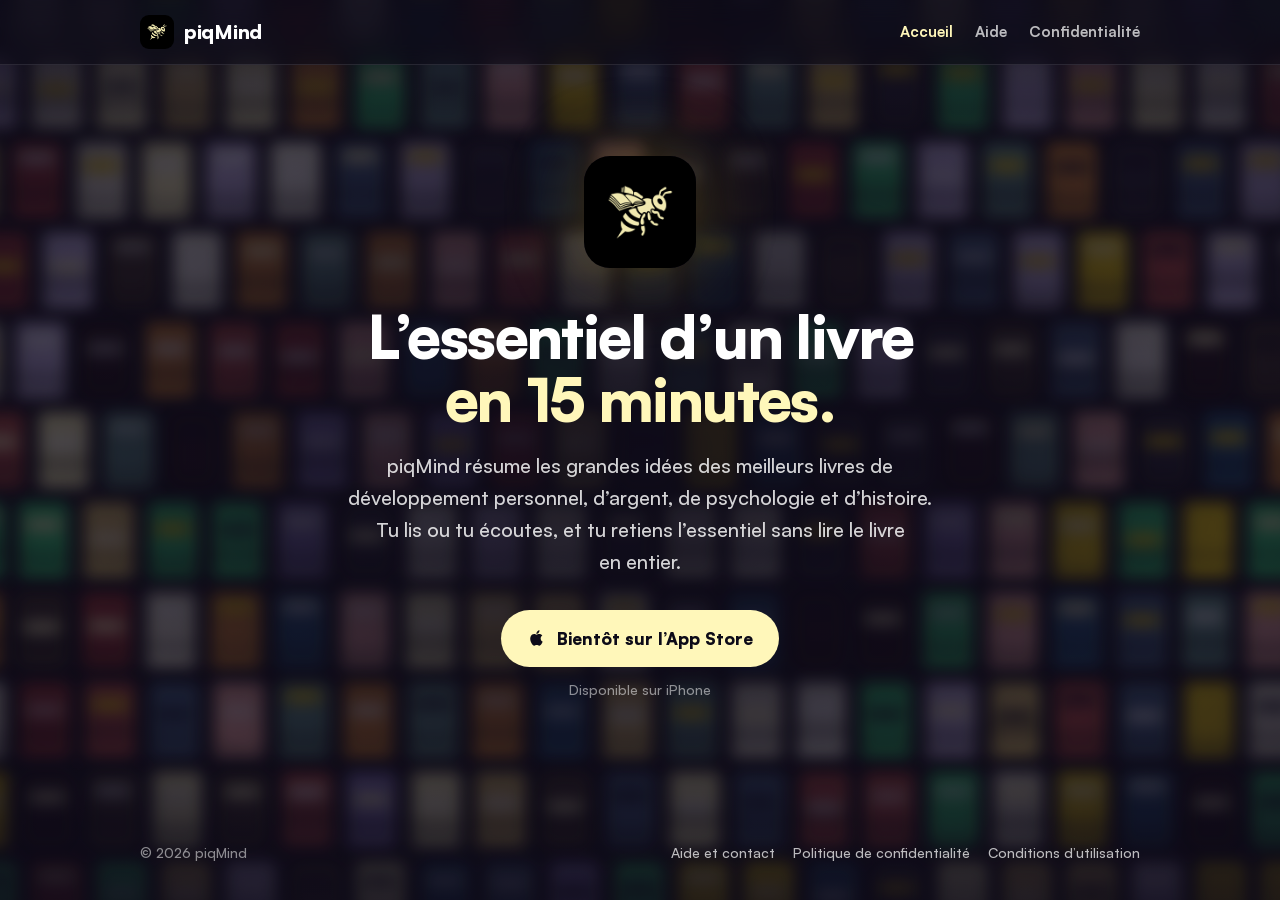
==== commit 16820b2e: "Simplifie l'accueil au seul haut de page et ajoute en fond un mur de livres flous qui glissent douce" ====
--- a/index.html
+++ b/index.html
@@ -2,228 +2,39 @@
 <html lang="fr">
 <head>
 <meta charset="utf-8">
-<meta name="viewport" content="width=device-width, initial-scale=1, viewport-fit=cover">
+<meta name="viewport" content="width=device-width, initial-scale=1">
 <title>piqMind — L’essentiel d’un livre en 15 minutes</title>
 <meta name="description" content="piqMind, l’app iPhone pour lire et écouter les idées clés des meilleurs livres en 15 minutes.">
 <meta name="theme-color" content="#0E0B18">
-<meta property="og:title" content="piqMind — L’essentiel d’un livre en 15 minutes">
-<meta property="og:description" content="Lis ou écoute les grandes idées de plus de 200 livres, en 15 minutes chacun.">
-<meta property="og:image" content="https://piqmind.app/assets/apple-touch-icon.png">
 <link rel="icon" type="image/png" href="assets/favicon.png">
 <link rel="apple-touch-icon" href="assets/apple-touch-icon.png">
-<link rel="preload" href="assets/fonts/Satoshi-Black.ttf" as="font" type="font/ttf" crossorigin>
 <link rel="stylesheet" href="assets/style.css">
-<link rel="stylesheet" href="assets/home.css">
+<link rel="stylesheet" href="assets/books.css">
 </head>
-<body class="home">
+<body class="landing">
+<div class="books" aria-hidden="true"></div>
 <header class="site-header">
   <div class="wrap">
     <a class="brand" href="index.html"><img src="assets/logo.png" alt="" width="34" height="34">piqMind</a>
     <nav class="nav" aria-label="Menu">
-      <a class="hide-sm" href="#lire">Découvrir</a>
-      <a href="#offre">Premium</a>
+      <a href="index.html" aria-current="page">Accueil</a>
       <a href="support.html">Aide</a>
+      <a class="hide-sm" href="confidentialite.html">Confidentialité</a>
     </nav>
   </div>
 </header>
-
-<main>
-  <!-- Hero -->
-  <section class="hero2">
-    <span class="eyebrow reveal"><span class="dot"></span>Bientôt sur iPhone</span>
-    <h1 class="display reveal d1">Un livre.<br><span class="gold">15 minutes.</span></h1>
-    <p class="lead reveal d2">Les grandes idées des meilleurs livres, à lire ou à écouter. Retiens l’essentiel sans lire le livre en entier.</p>
-    <div class="btn-row reveal d3">
-      <a class="btn big" href="#offre">
-        <svg viewBox="0 0 24 24" fill="currentColor" aria-hidden="true"><path d="M16.37 12.6c-.02-2.33 1.9-3.45 1.99-3.5-1.08-1.59-2.77-1.8-3.37-1.83-1.43-.15-2.8.84-3.53.84-.73 0-1.85-.82-3.04-.8-1.56.02-3 .91-3.81 2.31-1.62 2.82-.41 7 1.17 9.29.77 1.12 1.69 2.38 2.9 2.33 1.16-.05 1.6-.75 3.01-.75 1.4 0 1.8.75 3.03.73 1.25-.02 2.04-1.14 2.81-2.27.88-1.3 1.25-2.56 1.27-2.62-.03-.01-2.43-.93-2.43-3.73zM14.06 5.75c.64-.78 1.07-1.85.95-2.93-.92.04-2.04.61-2.7 1.39-.59.69-1.11 1.79-.97 2.85 1.03.08 2.070-.52 2.72-1.31z"/></svg>
-        Bientôt sur l’App Store
-      </a>
-      <a class="btn-ghost" href="#lire">Découvrir ↓</a>
-    </div>
-
-    <div class="stage reveal d2">
-      <img class="bee" src="assets/bee.png" alt="" width="150" height="150">
-      <div class="chip c1"><span class="ic">🎧</span><span>Écoute<small>texte surligné</small></span></div>
-      <div class="chip c2"><span class="ic">⏱️</span><span>15 min<small>par livre</small></span></div>
-      <div class="chip c3"><span class="ic">✈️</span><span>Hors ligne<small>métro, avion</small></span></div>
-      <div class="phone">
-        <div class="screen">
-          <div class="island"></div>
-          <div class="status"><span>9:41</span><span>●●● ▮</span></div>
-          <div class="app">
-            <div class="top"><span>✕</span><span>Idée 3 sur 7</span><span>Aa</span></div>
-            <div class="bar"><i></i></div>
-            <h4>Les petites habitudes battent les grands objectifs</h4>
-            <p>On croit qu’il faut une énorme motivation pour changer. En réalité, <mark>ce sont des gestes minuscules, répétés chaque jour,</mark> qui transforment une vie.</p>
-            <p>Améliore-toi de 1 % par jour : au bout d’un an, l’effet cumulé est spectaculaire.</p>
-            <span class="pill">💡 À retenir</span>
-            <div class="next">Idée suivante →</div>
-          </div>
-        </div>
-      </div>
-    </div>
-  </section>
-
-  <!-- Chiffres -->
-  <section class="numbers wrap reveal" aria-label="piqMind en chiffres">
-    <div><b class="gold">200+</b><span>livres résumés</span></div>
-    <div><b>15 min</b><span>par livre</span></div>
-    <div><b>19</b><span>thèmes</span></div>
-    <div><b>0</b><span>publicité</span></div>
-  </section>
-
-  <!-- Lire -->
-  <section class="feature wrap" id="lire">
-    <div class="copy reveal">
-      <span class="kicker">Lire</span>
-      <h2 class="display">Lis.</h2>
-      <p class="big">Chaque livre est découpé en quelques idées clés, écrites simplement. Une idée, un écran, et tu avances à ton rythme.</p>
-      <ul>
-        <li>Les idées essentielles, sans le remplissage</li>
-        <li>L’auteur présenté en quelques faits</li>
-        <li>Un nouveau livre du jour, chaque jour</li>
-      </ul>
-    </div>
-    <div class="visual reveal d2">
-      <div class="phone">
-        <div class="screen">
-          <div class="island"></div>
-          <div class="status"><span>9:41</span><span>●●● ▮</span></div>
-          <div class="app">
-            <div class="top"><span>‹</span><span>Livre du jour</span><span>♡</span></div>
-            <div class="streak" style="margin-top:22px">
-              <small style="color:var(--text-2);font-weight:700">Aujourd’hui</small>
-              <h4 style="margin-top:6px">L’art de dire non pour faire mieux</h4>
-              <p style="margin-top:8px">7 idées clés · 14 min</p>
-            </div>
-            <p><b style="color:#fff">Idée 1.</b> Tout n’est pas important. Choisir, c’est renoncer : <mark>dire non à beaucoup de choses</mark> permet de dire un vrai oui à l’essentiel.</p>
-            <p><b style="color:#fff">Idée 2.</b> Ton temps est limité. Protège-le comme ce que tu as de plus précieux.</p>
-            <div class="next">Commencer la lecture</div>
-          </div>
-        </div>
-      </div>
-    </div>
-  </section>
-
-  <!-- Écouter -->
-  <section class="feature listen flip wrap" id="ecouter">
-    <div class="copy reveal">
-      <span class="kicker">Écouter</span>
-      <h2 class="display gold">Écoute.</h2>
-      <p class="big">Les mains prises ? Lance l’écoute et suis le texte qui se surligne mot après mot. Parfait pour la marche, le sport ou les trajets.</p>
-      <ul>
-        <li>Le texte défile tout seul avec la voix</li>
-        <li>Livres téléchargés, même sans réseau</li>
-        <li>Continue là où tu t’étais arrêté</li>
-      </ul>
-    </div>
-    <div class="visual reveal d2">
-      <div class="phone">
-        <div class="screen">
-          <div class="island"></div>
-          <div class="status"><span>9:41</span><span>●●● ▮</span></div>
-          <div class="app">
-            <div class="top"><span>⌄</span><span>En écoute</span><span>⋯</span></div>
-            <div class="cover"><img src="assets/bee.png" alt=""></div>
-            <div class="karaoke" id="karaoke">Le cerveau oublie vite ce qu’il ne revoit pas. Revenir sur une idée au bon moment, c’est la graver pour longtemps.</div>
-            <div class="wave" aria-hidden="true"></div>
-            <div class="controls"><span>↺</span><span class="play">❚❚</span><span>↻</span></div>
-          </div>
-        </div>
-      </div>
-    </div>
-  </section>
-
-  <!-- Retenir -->
-  <section class="feature wrap" id="retenir">
-    <div class="copy reveal">
-      <span class="kicker">Retenir</span>
-      <h2 class="display">Retiens.</h2>
-      <p class="big">Lire, c’est bien. S’en souvenir, c’est mieux. piqMind t’aide à faire de la lecture une habitude, et à garder ce que tu as appris.</p>
-      <ul>
-        <li>Une série de jours qui motive à revenir</li>
-        <li>Des rappels doux, quand tu le choisis</li>
-        <li>Niveaux et récompenses au fil des livres</li>
-      </ul>
-    </div>
-    <div class="visual reveal d2">
-      <div class="phone">
-        <div class="screen">
-          <div class="island"></div>
-          <div class="status"><span>9:41</span><span>●●● ▮</span></div>
-          <div class="app">
-            <div class="top"><span>Ma progression</span><span>⚙︎</span></div>
-            <div class="streak">
-              <div style="display:flex;justify-content:space-between;align-items:center"><b>🔥 12</b><span style="color:var(--text-2);font-weight:700">jours d’affilée</span></div>
-              <div class="days">
-                <span>L<i class="ok"></i></span><span>M<i class="ok"></i></span><span>M<i class="ok"></i></span><span>J<i class="ok"></i></span><span>V<i class="ok"></i></span><span>S<i class="ok"></i></span><span>D<i></i></span>
-              </div>
-            </div>
-            <div class="daily"><span class="mini"></span><div><small>Livre du jour</small><div>Le pouvoir des petites victoires</div></div></div>
-            <div class="quiz">
-              <div>Combien de temps pour un livre ?</div>
-              <div class="good">✓ 15 minutes</div>
-              <div>2 heures</div>
-            </div>
-          </div>
-        </div>
-      </div>
-    </div>
-  </section>
-
-  <!-- Manifeste -->
-  <section class="manifesto">
-    <p class="reveal">Tu n’as pas le temps de lire <b>50 livres par an</b>. Mais tu as <b>15 minutes</b>. Et 15 minutes suffisent pour <b>changer ta façon de penser.</b></p>
-  </section>
-
-  <!-- Thèmes -->
-  <section class="topics">
-    <div class="wrap">
-      <h2 class="display reveal">Tous les sujets<br>qui comptent.</h2>
-      <p class="sub reveal d1">Psychologie, argent, histoire, santé… 19 thèmes pour nourrir ta curiosité.</p>
-    </div>
-    <div class="marquee" aria-label="Thèmes du catalogue">
-      <div class="track">
-        <span class="tag y">Psychologie</span><span class="tag">Productivité</span><span class="tag c">Carrière et réussite</span><span class="tag">Politique</span><span class="tag l">Philosophie</span><span class="tag">Développement personnel</span><span class="tag y">Communication</span><span class="tag">Nature et environnement</span><span class="tag c">Santé et bien-être</span><span class="tag">Motivation</span>
-        <span class="tag y" aria-hidden="true">Psychologie</span><span class="tag" aria-hidden="true">Productivité</span><span class="tag c" aria-hidden="true">Carrière et réussite</span><span class="tag" aria-hidden="true">Politique</span><span class="tag l" aria-hidden="true">Philosophie</span><span class="tag" aria-hidden="true">Développement personnel</span><span class="tag y" aria-hidden="true">Communication</span><span class="tag" aria-hidden="true">Nature et environnement</span><span class="tag c" aria-hidden="true">Santé et bien-être</span><span class="tag" aria-hidden="true">Motivation</span>
-      </div>
-      <div class="track rev">
-        <span class="tag">Entrepreneuriat</span><span class="tag l">Biographies</span><span class="tag">Fiction</span><span class="tag c">Économie</span><span class="tag">Spiritualité</span><span class="tag y">Éducation</span><span class="tag">Parentalité</span><span class="tag l">Histoire</span><span class="tag">Argent et investissement</span>
-        <span class="tag" aria-hidden="true">Entrepreneuriat</span><span class="tag l" aria-hidden="true">Biographies</span><span class="tag" aria-hidden="true">Fiction</span><span class="tag c" aria-hidden="true">Économie</span><span class="tag" aria-hidden="true">Spiritualité</span><span class="tag y" aria-hidden="true">Éducation</span><span class="tag" aria-hidden="true">Parentalité</span><span class="tag l" aria-hidden="true">Histoire</span><span class="tag" aria-hidden="true">Argent et investissement</span>
-      </div>
-    </div>
-  </section>
-
-  <!-- Étapes -->
-  <section class="steps wrap">
-    <h2 class="display reveal">Simple comme<br><span class="gold">1, 2, 3.</span></h2>
-    <ol>
-      <li class="reveal"><b class="gold">01</b><h3>Choisis</h3><p>Dis-nous ce qui t’intéresse : piqMind te propose les livres faits pour toi.</p></li>
-      <li class="reveal d1"><b class="gold">02</b><h3>Lis ou écoute</h3><p>15 minutes, quelques idées clés, au calme ou dans le métro.</p></li>
-      <li class="reveal d2"><b class="gold">03</b><h3>Retiens</h3><p>Ta série, tes rappels et tes niveaux t’aident à garder l’habitude.</p></li>
-    </ol>
-  </section>
-
-  <!-- Offre -->
-  <section class="offer wrap" id="offre">
-    <div class="offer-card reveal">
-      <span class="eyebrow"><span class="dot"></span>piqMind Premium</span>
-      <h2 class="display" style="margin-top:22px">Tout piqMind.<br>Sans limite.</h2>
-      <div class="price-big">79,99 € <small>/ an</small></div>
-      <div class="trial">7 jours d’essai gratuit</div>
-      <div class="perks"><span>Plus de 200 livres</span><span>Nouveautés en avant-première</span><span>Lecture et écoute hors ligne</span><span>Résiliable à tout moment</span></div>
-      <div class="btn-row"><a class="btn big" href="#offre">Bientôt sur l’App Store</a></div>
-      <p class="fine">Une partie des livres reste gratuite, sans abonnement. Renouvellement automatique, résiliable dans Réglages &gt; Abonnements. <a href="conditions.html">Conditions</a></p>
-    </div>
-  </section>
-
-  <!-- Fin -->
-  <section class="finale">
-    <img class="reveal" src="assets/bee.png" alt="" width="120" height="120">
-    <h2 class="display reveal d1">Lis plus.<br><span class="gold">Retiens mieux.</span></h2>
+<main class="wrap">
+  <section class="hero">
+    <img class="logo" src="assets/logo.png" alt="Logo piqMind" width="112" height="112">
+    <h1>L’essentiel d’un livre<br><em>en 15 minutes.</em></h1>
+    <p class="lead">piqMind résume les grandes idées des meilleurs livres de développement personnel, d’argent, de psychologie et d’histoire. Tu lis ou tu écoutes, et tu retiens l’essentiel sans lire le livre en entier.</p>
+    <a class="btn" href="#" aria-disabled="true">
+      <svg viewBox="0 0 24 24" fill="currentColor" aria-hidden="true"><path d="M16.37 12.6c-.02-2.33 1.9-3.45 1.99-3.5-1.08-1.59-2.77-1.8-3.37-1.83-1.43-.15-2.8.84-3.53.84-.73 0-1.85-.82-3.04-.8-1.56.02-3 .91-3.81 2.31-1.62 2.82-.41 7 1.17 9.29.77 1.12 1.69 2.38 2.9 2.33 1.16-.05 1.6-.75 3.01-.75 1.4 0 1.8.75 3.03.73 1.25-.02 2.04-1.14 2.81-2.27.88-1.3 1.25-2.56 1.27-2.62-.03-.01-2.43-.93-2.43-3.73zM14.06 5.75c.64-.78 1.07-1.85.95-2.93-.92.04-2.04.61-2.7 1.39-.59.69-1.11 1.79-.97 2.85 1.03.08 2.07-.52 2.72-1.31z"/></svg>
+      Bientôt sur l’App Store
+    </a>
+    <span class="soon">Disponible sur iPhone</span>
   </section>
 </main>
-
 <footer class="site-footer">
   <div class="wrap">
     <span>© 2026 piqMind</span>
@@ -234,35 +45,6 @@
     </nav>
   </div>
 </footer>
-
-<script>
-  // En-tête plus opaque après le haut de page
-  const header = document.querySelector('.site-header');
-  const onScroll = () => header.classList.toggle('scrolled', window.scrollY > 40);
-  addEventListener('scroll', onScroll, { passive: true }); onScroll();
-
-  // Apparition des blocs au défilement
-  const io = 'IntersectionObserver' in window ? new IntersectionObserver((entries) => {
-    entries.forEach((e) => { if (e.isIntersecting) { e.target.classList.add('in'); io.unobserve(e.target); } });
-  }, { threshold: 0.15, rootMargin: '0px 0px -40px 0px' }) : null;
-  document.querySelectorAll('.reveal').forEach((el) => io ? io.observe(el) : el.classList.add('in'));
-
-  // Onde sonore
-  const wave = document.querySelector('.wave');
-  for (let i = 0; i < 28; i++) { const b = document.createElement('i'); b.style.animationDelay = (-(i * 0.13) % 1.2).toFixed(2) + 's'; wave.appendChild(b); }
-
-  // Mot surligné qui avance, comme dans l'app
-  const k = document.getElementById('karaoke');
-  const words = k.textContent.trim().split(/\s+/);
-  k.innerHTML = words.map((w) => '<span>' + w + '</span>').join(' ');
-  const spans = k.querySelectorAll('span');
-  const still = matchMedia('(prefers-reduced-motion: reduce)').matches;
-  let n = still ? 6 : 0;
-  const tick = () => {
-    spans.forEach((s, i) => { s.classList.toggle('on', i === n); s.classList.toggle('past', i < n); });
-    n = (n + 1) % (spans.length + 4);
-  };
-  tick(); if (!still) setInterval(tick, 380);
-</script>
+<script src="assets/books.js" defer></script>
 </body>
 </html>
--- a/assets/books.css
+++ b/assets/books.css
@@ -0,0 +1,80 @@
+/* Mur de livres flous qui glissent doucement en fond de la page d'accueil. */
+
+.landing { position: relative; }
+.landing .site-header, .landing main, .landing .site-footer { position: relative; z-index: 1; }
+.landing .site-header { background: rgba(14, 11, 24, 0.55); }
+.landing .site-footer { border-top-color: transparent; background: transparent; }
+.landing main { flex: 1; display: flex; align-items: center; justify-content: center; }
+.landing .hero { padding: 40px 0 60px; }
+.landing .hero .lead { color: rgba(255, 255, 255, 0.82); }
+
+.books {
+  position: fixed;
+  inset: -6vh -6vw;            /* déborde un peu pour que le flou ne laisse pas de bord net */
+  z-index: 0;
+  overflow: hidden;
+  pointer-events: none;
+  display: flex;
+  flex-direction: column;
+  justify-content: center;
+  gap: var(--gap);
+  opacity: 0.38;
+  --gap: 1.1vw;
+  --w: calc((100vw - 19 * var(--gap)) / 20);   /* environ 20 livres par ligne */
+}
+/* Voile : plus sombre au centre pour que le texte reste bien lisible. */
+.books::after {
+  content: "";
+  position: absolute;
+  inset: 0;
+  background:
+    radial-gradient(60% 55% at 50% 50%, rgba(14, 11, 24, 0.85), rgba(14, 11, 24, 0.35) 70%, rgba(14, 11, 24, 0.55)),
+    linear-gradient(180deg, rgba(14, 11, 24, 0.6), transparent 20%, transparent 80%, rgba(14, 11, 24, 0.7));
+}
+
+.book-row {
+  display: flex;
+  gap: var(--gap);
+  width: max-content;
+  filter: blur(8px);
+  will-change: transform;
+  animation: drift var(--dur, 140s) linear infinite;
+}
+.book-row.rev { animation-direction: reverse; }
+
+.book {
+  position: relative;
+  flex-shrink: 0;
+  width: var(--w);
+  aspect-ratio: 2 / 3;
+  border-radius: 3px 6px 6px 3px;
+  background: var(--c);
+  box-shadow: inset 4px 0 0 rgba(0, 0, 0, 0.25), inset -1px 0 0 rgba(255, 255, 255, 0.15);
+  overflow: hidden;
+}
+/* Faux titre et faux bandeau : de simples formes, illisibles une fois floutées. */
+.book::before {
+  content: "";
+  position: absolute;
+  left: 16%; right: 16%; top: var(--t, 18%);
+  height: 14%;
+  border-radius: 2px;
+  background: var(--a, rgba(255, 255, 255, 0.8));
+}
+.book::after {
+  content: "";
+  position: absolute;
+  left: 0; right: 0; bottom: var(--b, 12%);
+  height: var(--h, 22%);
+  background: var(--d, rgba(0, 0, 0, 0.25));
+}
+
+@keyframes drift { from { transform: translateX(0); } to { transform: translateX(-50%); } }
+
+@media (max-width: 760px) {
+  .books { --gap: 2.2vw; --w: calc((100vw - 9 * var(--gap)) / 10); opacity: 0.32; }
+  .book-row { filter: blur(6px); }
+}
+@media (prefers-reduced-motion: reduce) {
+  .book-row { animation: none; }
+}
